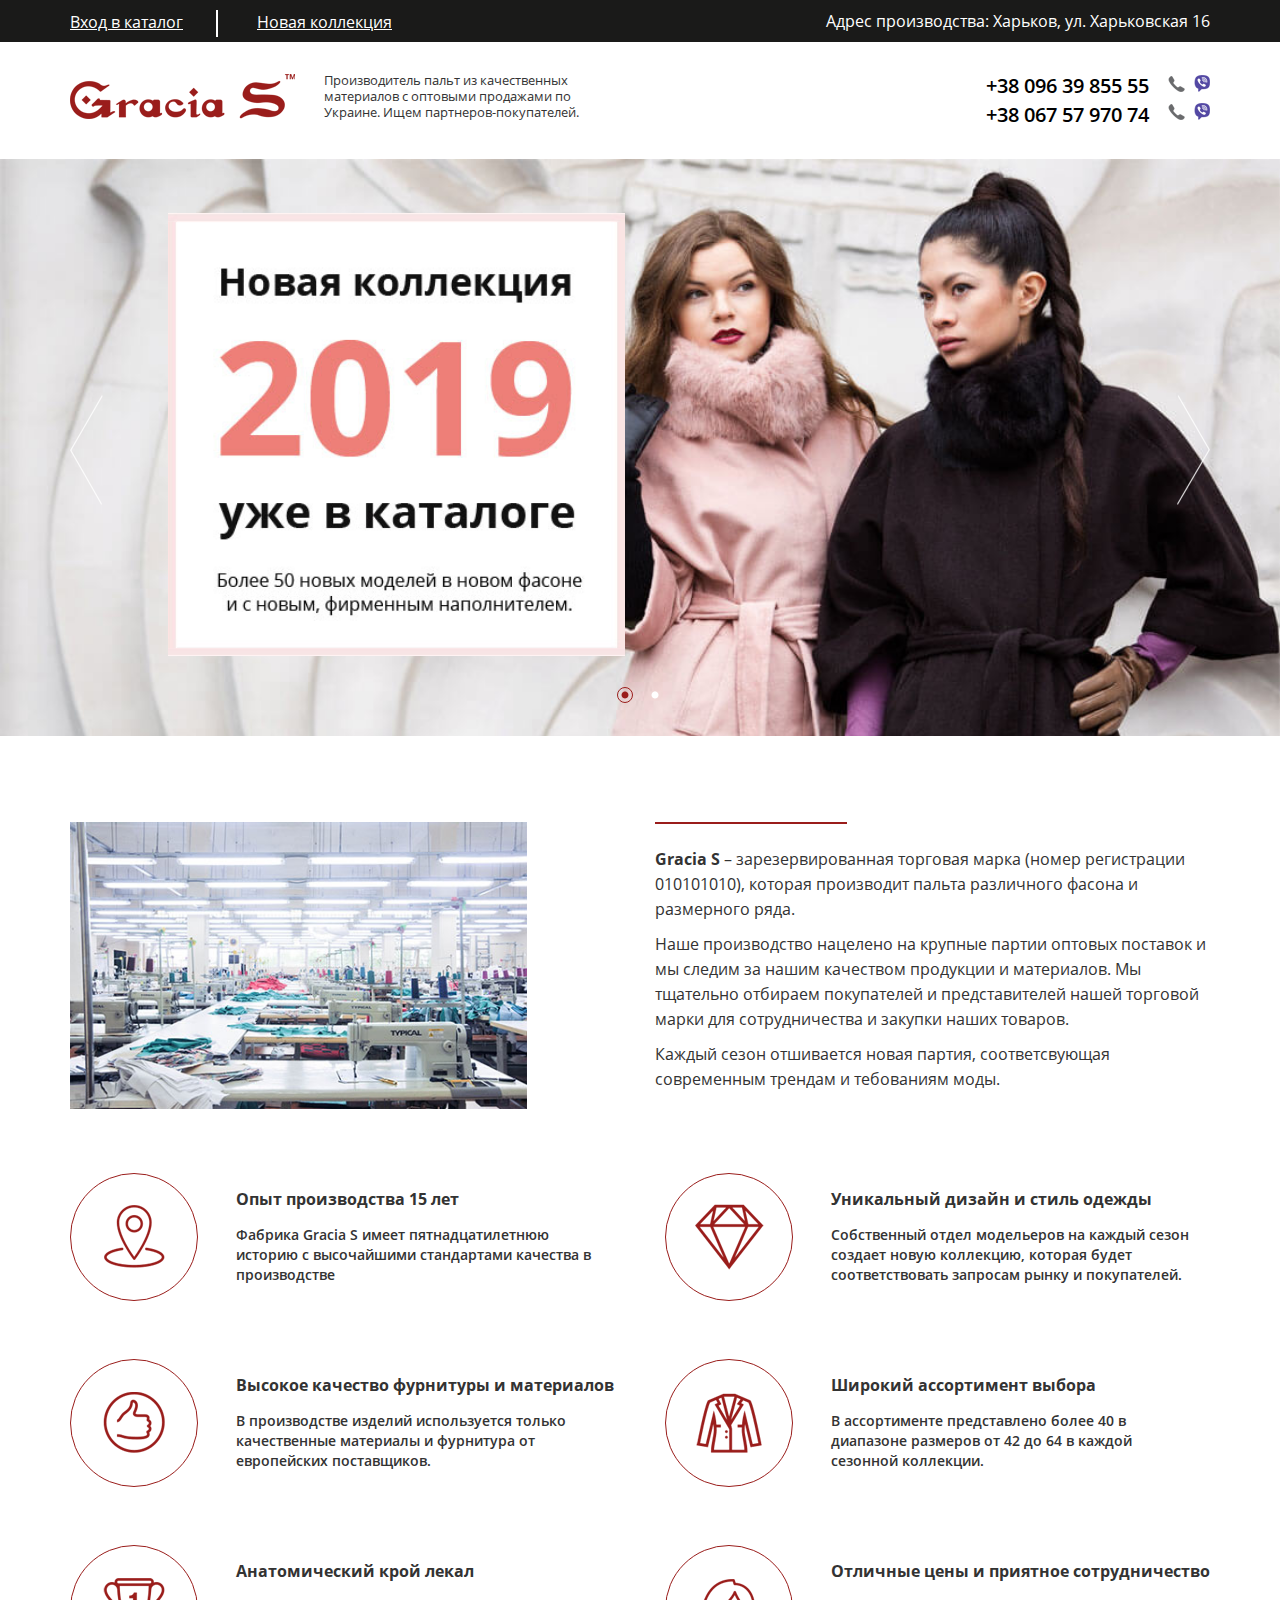
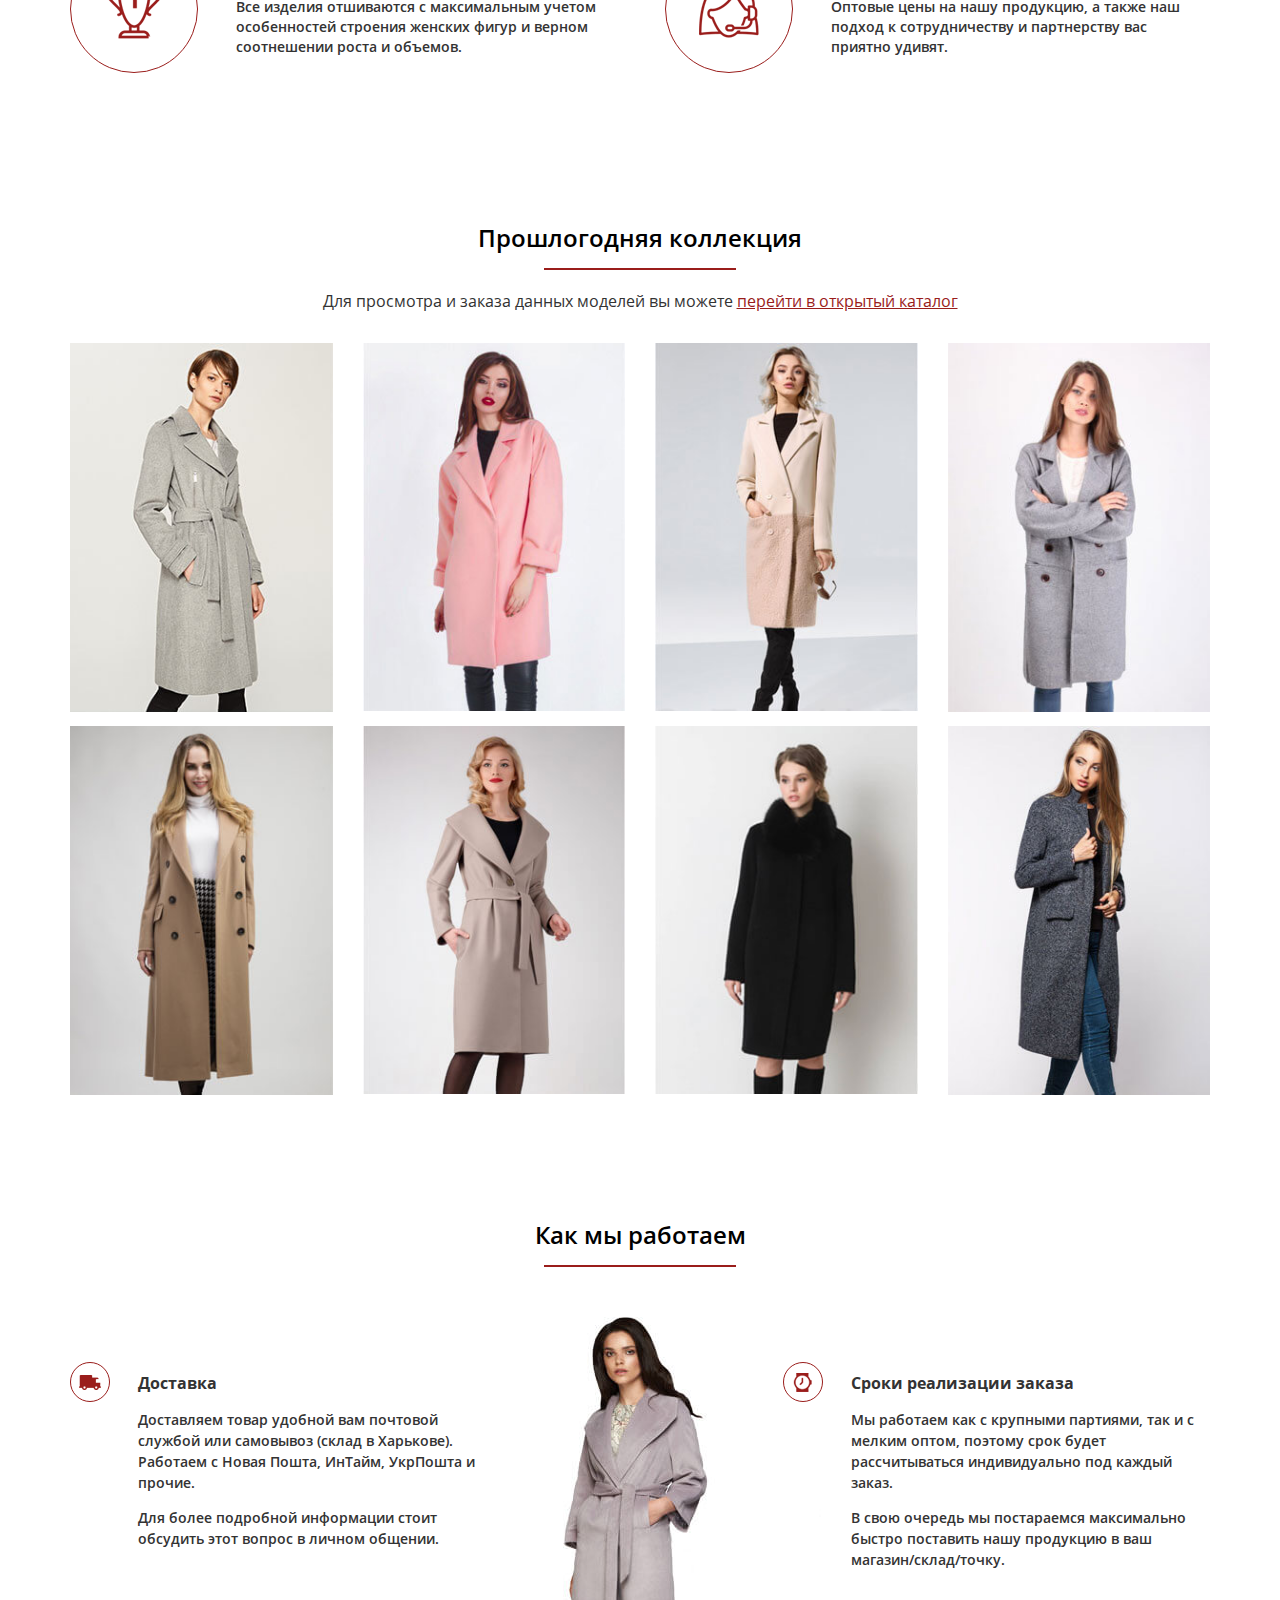
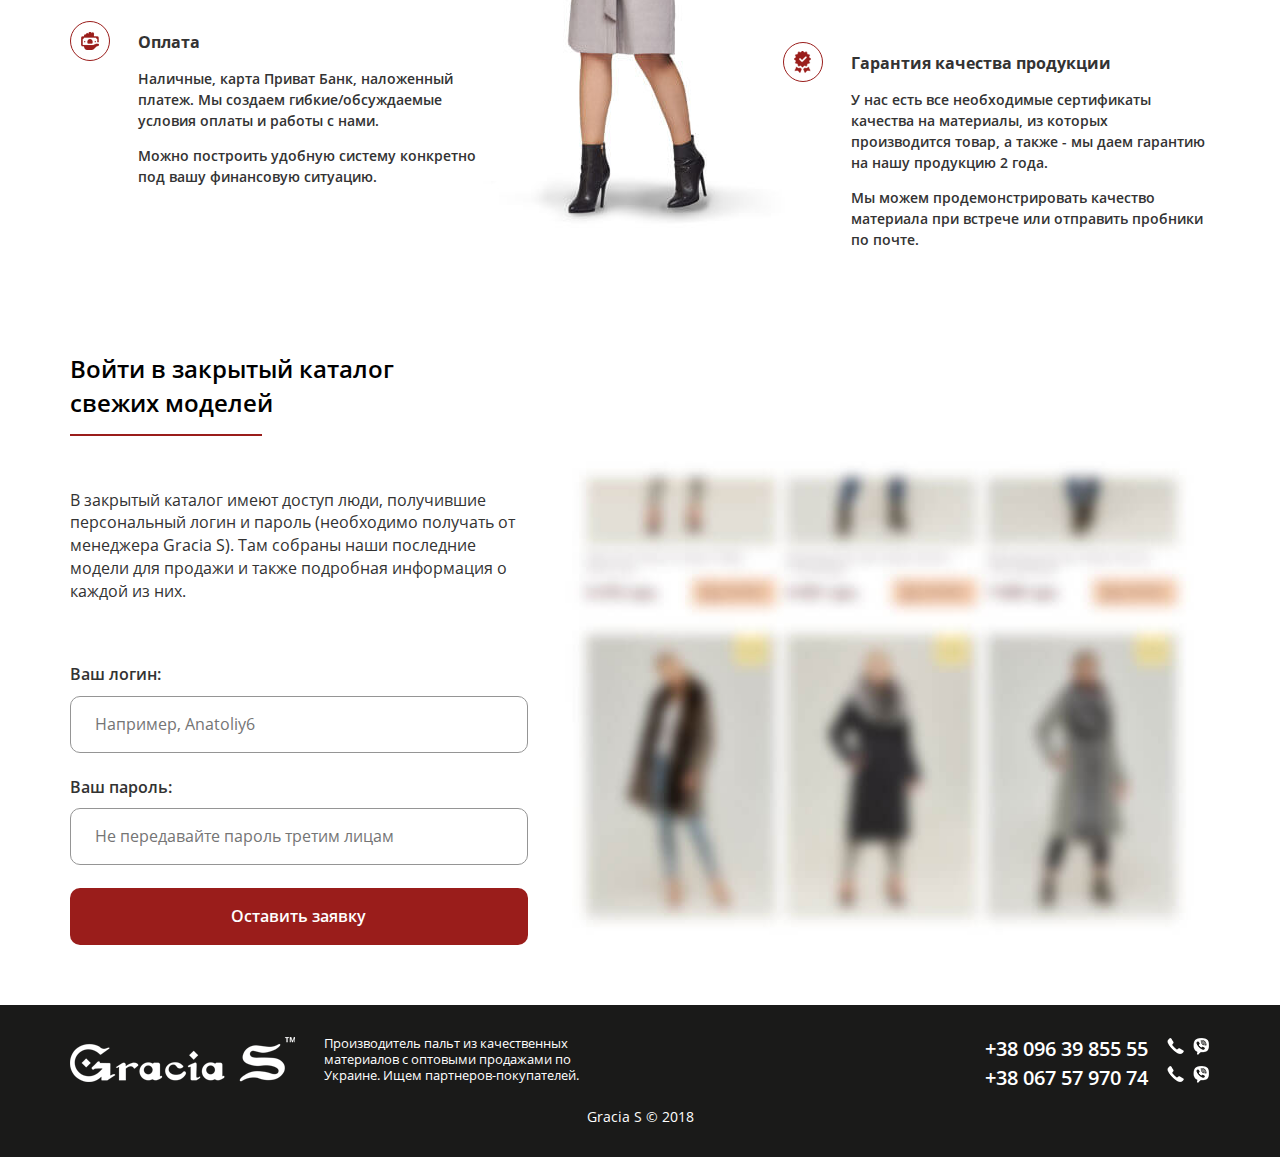
==== index.html @ efd2b515 "Add files via upload" ====
<!DOCTYPE html>
<html lang="ru">
  <head>
    <meta charset="utf-8">
    <title>Главная страница</title>
    <meta name="description" content="">
    <link rel="shortcut icon" href="img/favicon/favicon.ico" type="image/x-icon">
    <link rel="apple-touch-icon" href="img/favicon/apple-touch-icon.png">
    <link rel="apple-touch-icon" sizes="72x72" href="img/favicon/apple-touch-icon-72x72.png">
    <link rel="apple-touch-icon" sizes="114x114" href="img/favicon/apple-touch-icon-114x114.png">
    <meta http-equiv="X-UA-Compatible" content="IE=edge">
    <meta name="viewport" content="width=device-width, initial-scale=1, maximum-scale=1">
    <link rel="stylesheet" href="css/main.css">
  </head>
  <body>
    <header>
      <div class="header-top">
        <div class="container">
          <div class="row">
            <div class="col-md-6 header-left">
              <ul class="header-menu">
                <li><a href="#">Вход в каталог</a></li>
                <li><a href="#">Новая коллекция</a></li>
              </ul>
            </div>
            <div class="col-md-6 hidden-xs hidden-md hidden-sm header-right">
              <p>Адрес производства: Харьков, ул. Харьковская 16</p>
            </div>
          </div>
        </div>
      </div>
      <div class="header-bottom">
        <div class="container">
          <div class="row">
            <div class="col-md-12 header-bottom__content">
              <div class="header-bottom__left"><img src="img/logo.png" alt="alt" class="header-logo">
                <p>Производитель пальт из качественных материалов с оптовыми продажами по Украине. Ищем партнеров-покупателей.</p>
              </div>
              <div class="header-bottom__right">
                <div class="phone-block"> <a href="tel:+380963985555">+38 096 39 855 55</a>
                  <div class="phone-block__icons">
                    <div class="icon icon-phone"></div>
                    <div class="icon icon-viber"></div>
                  </div>
                </div>
                <div class="phone-block"> <a href="tel:+380675797074">+38 067 57 970 74</a>
                  <div class="phone-block__icons">
                    <div class="icon icon-phone"></div>
                    <div class="icon icon-viber"></div>
                  </div>
                </div>
              </div>
            </div>
          </div>
        </div>
      </div>
    </header>
    <div class="main-slider">
      <div style="background-image: url(img/main-slider-1.jpg);" class="main-slider__slide"><a href="#" class="container main-slider__slide-content">
          <div class="row">
            <div class="col-md-5 col-sm-5 col-xs-6 col-md-offset-1 col-sm-offset-1 col-xs-offset-1">
              <div class="slide-bage"><img src="img/banner-text.jpg" alt="alt" class="responsive-img">
              </div>
            </div>
          </div></a></div>
      <div style="background-image: url(img/main-slider-1.jpg);" class="main-slider__slide"><a href="#" class="container main-slider__slide-content">
          <div class="row">
            <div class="col-md-5 col-sm-5 col-xs-6 col-md-offset-1 col-sm-offset-1 col-xs-offset-1">
              <div class="slide-bage"><img src="img/banner-text.jpg" alt="alt" class="responsive-img">
              </div>
            </div>
          </div></a></div>
    </div>
    <section class="about">
      <div class="container about-top">
        <div class="row">
          <div class="col-md-5 hidden-sm hidden-xs about-top__left"><img src="img/producing.jpg" alt="alt"></div>
          <div class="col-md-6 col-md-offset-1">
            <div class="about-top__text">
              <p><span>Gracia S</span> – зарезервированная торговая марка (номер регистрации 010101010), которая производит пальта различного фасона и размерного ряда.</p>
              <p>Наше производство нацелено на крупные партии оптовых поставок и мы следим за нашим качеством продукции и материалов. Мы тщательно отбираем покупателей и представителей нашей торговой марки для сотрудничества и закупки наших товаров.</p>
              <p>Каждый сезон отшивается новая партия, соответсвующая современным трендам и тебованиям моды.</p>
            </div>
          </div>
        </div>
      </div>
      <div class="container about-content">
        <div class="row">
          <div class="col-md-6 col-sm-6">
            <div class="about-content__item">
              <div class="about-content__icon"><img src="img/features-icons/01.png" alt="alt"></div>
              <div class="about-content__text">
                <div class="about-content__title">Опыт производства 15 лет</div>
                <p>Фабрика Gracia S имеет пятнадцатилетнюю историю с высочайшими стандартами качества в производстве</p>
              </div>
            </div>
          </div>
          <div class="col-md-6 col-sm-6">
            <div class="about-content__item">
              <div class="about-content__icon"><img src="img/features-icons/02.png" alt="alt"></div>
              <div class="about-content__text">
                <div class="about-content__title">Уникальный дизайн и стиль одежды</div>
                <p>Собственный отдел модельеров на каждый сезон создает новую коллекцию, которая будет соответствовать запросам рынку и покупателей.</p>
              </div>
            </div>
          </div>
          <div class="col-md-6 col-sm-6">
            <div class="about-content__item">
              <div class="about-content__icon"><img src="img/features-icons/03.png" alt="alt"></div>
              <div class="about-content__text">
                <div class="about-content__title">Высокое качество фурнитуры и материалов</div>
                <p>В производстве изделий используется только качественные материалы и фурнитура от европейских поставщиков.</p>
              </div>
            </div>
          </div>
          <div class="col-md-6 col-sm-6">
            <div class="about-content__item">
              <div class="about-content__icon"><img src="img/features-icons/04.png" alt="alt"></div>
              <div class="about-content__text">
                <div class="about-content__title">Широкий ассортимент выбора</div>
                <p>В ассортименте представлено более 40 в диапазоне размеров от 42 до 64 в каждой сезонной коллекции.</p>
              </div>
            </div>
          </div>
          <div class="col-md-6 col-sm-6">
            <div class="about-content__item">
              <div class="about-content__icon"><img src="img/features-icons/05.png" alt="alt"></div>
              <div class="about-content__text">
                <div class="about-content__title">Анатомический крой лекал</div>
                <p>Все изделия отшиваются с максимальным учетом особенностей строения женских фигур и верном соотнешении роста и объемов.</p>
              </div>
            </div>
          </div>
          <div class="col-md-6 col-sm-6">
            <div class="about-content__item">
              <div class="about-content__icon"><img src="img/features-icons/06.png" alt="alt"></div>
              <div class="about-content__text">
                <div class="about-content__title">Отличные цены и приятное сотрудничество</div>
                <p>Оптовые цены на нашу продукцию, а также наш подход к сотрудничеству и партнерству вас приятно удивят.</p>
              </div>
            </div>
          </div>
        </div>
      </div>
    </section>
    <section class="collection">
      <div class="container">
        <div class="row">
          <div class="col-md-12">
            <h2 class="text-center">Прошлогодняя коллекция</h2>
            <p class="section-desc">Для просмотра и заказа данных моделей вы можете <a href="#" class="gracie-link">перейти в открытый каталог</a></p>
          </div>
        </div>
      </div>
      <div class="container collection-items">
        <div class="row">
          <div class="col-md-3 col-sm-3 col-xs-6 collection-item"><img src="img/catalog/01.jpg" alt="alt" class="responsive-img"></div>
          <div class="col-md-3 col-sm-3 col-xs-6 collection-item"><img src="img/catalog/02.jpg" alt="alt" class="responsive-img"></div>
          <div class="col-md-3 col-sm-3 col-xs-6 collection-item"><img src="img/catalog/03.jpg" alt="alt" class="responsive-img"></div>
          <div class="col-md-3 col-sm-3 col-xs-6 collection-item"><img src="img/catalog/04.jpg" alt="alt" class="responsive-img"></div>
          <div class="col-md-3 col-sm-3 col-xs-6 collection-item"><img src="img/catalog/05.jpg" alt="alt" class="responsive-img"></div>
          <div class="col-md-3 col-sm-3 col-xs-6 collection-item"><img src="img/catalog/06.jpg" alt="alt" class="responsive-img"></div>
          <div class="col-md-3 col-sm-3 col-xs-6 collection-item"><img src="img/catalog/07.jpg" alt="alt" class="responsive-img"></div>
          <div class="col-md-3 col-sm-3 col-xs-6 collection-item"><img src="img/catalog/08.jpg" alt="alt" class="responsive-img"></div>
        </div>
      </div>
    </section>
    <section class="how">
      <div class="container">
        <div class="row">
          <div class="col-md-12">
            <h2 class="text-center">Как мы работаем</h2>
          </div>
        </div>
      </div>
      <div class="container how-content">
        <div class="row">
          <div class="col-md-5 col-sm-6">
            <div class="how-item how-item--pr">
              <div class="how-item__icon">
                <div class="icon icon-car"></div>
              </div>
              <div class="how-item__text">
                <div class="how-item__title">Доставка</div>
                <p>Доставляем товар удобной вам почтовой службой или самовывоз (склад в Харькове). Работаем с Новая Пошта, ИнТайм, УкрПошта и прочие.</p>
                <p>Для более подробной информации стоит обсудить этот вопрос в личном общении.</p>
              </div>
            </div>
            <div class="how-item how-item--pr">
              <div class="how-item__icon">
                <div class="icon icon-money"></div>
              </div>
              <div class="how-item__text">
                <div class="how-item__title">Оплата</div>
                <p>Наличные, карта Приват Банк, наложенный платеж. Мы создаем гибкие/обсуждаемые условия оплаты и работы с нами.</p>
                <p>Можно построить удобную систему конкретно под вашу финансовую ситуацию.</p>
              </div>
            </div>
          </div>
          <div class="col-md-2 hidden-sm hidden-xs how-content__img"><img src="img/palto.jpg" alt="alt"></div>
          <div class="col-md-5 col-sm-6">
            <div class="how-item how-item--pl">
              <div class="how-item__icon">
                <div class="icon icon-time"></div>
              </div>
              <div class="how-item__text">
                <div class="how-item__title">Сроки реализации заказа</div>
                <p>Мы работаем как с крупными партиями, так и с мелким оптом, поэтому срок будет рассчитываться индивидуально под каждый заказ.</p>
                <p>В свою очередь мы постараемся максимально быстро поставить нашу продукцию в ваш магазин/склад/точку.</p>
              </div>
            </div>
            <div class="how-item how-item--pl">
              <div class="how-item__icon">
                <div class="icon icon-ribbon"></div>
              </div>
              <div class="how-item__text">
                <div class="how-item__title">Гарантия качества продукции</div>
                <p>У нас есть все необходимые сертификаты качества на материалы, из которых производится товар, а также - мы даем гарантию на нашу продукцию 2 года.</p>
                <p>Мы можем продемонстрировать качество материала при встрече или отправить пробники по почте.</p>
              </div>
            </div>
          </div>
        </div>
      </div>
    </section>
    <section class="go-buyer hidden-xs">
      <div class="container">
        <div class="row">
          <div class="col-md-12">
            <h2 class="lefted">Войти в закрытый каталог
              <div>свежих моделей</div>
            </h2>
          </div>
        </div>
      </div>
      <div class="container">
        <div class="row">
          <div class="col-md-5 go-buyer__left">
            <p>В закрытый каталог имеют доступ люди, получившие персональный логин и пароль (необходимо получать от менеджера Gracia S). Там собраны наши последние модели для продажи и также подробная информация о каждой из них.</p>
            <form action="#" class="gracie-form">
              <label><span>Ваш логин:</span>
                <input type="text" name="name" placeholder="Например, Anatoliy6">
              </label>
              <label><span>Ваш пароль:</span>
                <input type="text" name="phone" placeholder="Не передавайте пароль третим лицам">
              </label>
              <button type="submit" class="button button-100">Оставить заявку</button>
            </form>
          </div>
          <div class="col-md-7 hidden-sm"><img src="img/blured.jpg" alt="alt" class="responsive-img"></div>
        </div>
      </div>
    </section>
    <footer>
      <div class="container">
        <div class="row">
          <div class="col-md-12 footer-content">
            <div class="header-bottom__left"><img src="img/logo-inverse.png" alt="alt" class="header-logo">
              <p>Производитель пальт из качественных материалов с оптовыми продажами по Украине. Ищем партнеров-покупателей.</p>
            </div>
            <div class="header-bottom__right">
              <div class="phone-block"> <a href="tel:+380963985555">+38 096 39 855 55</a>
                <div class="phone-block__icons">
                  <div class="icon icon-phone-wt"></div>
                  <div class="icon icon-viber-wt"></div>
                </div>
              </div>
              <div class="phone-block"> <a href="tel:+380675797074">+38 067 57 970 74</a>
                <div class="phone-block__icons">
                  <div class="icon icon-phone-wt"></div>
                  <div class="icon icon-viber-wt"></div>
                </div>
              </div>
            </div>
          </div>
        </div>
        <div class="row">
          <div class="col-md-12">
            <div class="copyright">Gracia S © 2018</div>
          </div>
        </div>
      </div>
    </footer>
    <script src="js/libs.min.js"></script>
    <script src="js/common.min.js"></script>
  </body>
</html>
---- css/main.css ----
@charset "UTF-8";@font-face{font-family:OpenSansRegular;font-style:normal;font-weight:400;src:url(../fonts/OpenSansRegular/OpenSansRegular.eot?#iefix) format("embedded-opentype"),url(../fonts/OpenSansRegular/OpenSansRegular.woff) format("woff"),url(../fonts/OpenSansRegular/OpenSansRegular.ttf) format("truetype")}@font-face{font-family:OpenSansSemiBold;font-style:normal;font-weight:400;src:url(../fonts/OpenSansSemiBold/OpenSansSemiBold.eot?#iefix) format("embedded-opentype"),url(../fonts/OpenSansSemiBold/OpenSansSemiBold.woff) format("woff"),url(../fonts/OpenSansSemiBold/OpenSansSemiBold.ttf) format("truetype")}@font-face{font-family:OpenSansBold;font-style:normal;font-weight:400;src:url(../fonts/OpenSansBold/OpenSansBold.eot?#iefix) format("embedded-opentype"),url(../fonts/OpenSansBold/OpenSansBold.woff) format("woff"),url(../fonts/OpenSansBold/OpenSansBold.ttf) format("truetype")}

/*!
 * Bootstrap v3.3.4 (http://getbootstrap.com)
 * Copyright 2011-2015 Twitter, Inc.
 * Licensed under MIT (https://github.com/twbs/bootstrap/blob/master/LICENSE)
 */
/*!
 * Generated using the Bootstrap Customizer (http://getbootstrap.com/customize/?id=5d89c68bb2562520849b)
 * Config saved to config.json and https://gist.github.com/5d89c68bb2562520849b
 */
/*! normalize.css v3.0.2 | MIT License | git.io/normalize */html{font-family:sans-serif;-ms-text-size-adjust:100%;-webkit-text-size-adjust:100%}body{margin:0}article,aside,details,figcaption,figure,footer,header,hgroup,main,menu,nav,section,summary{display:block}audio,canvas,progress,video{display:inline-block;vertical-align:baseline}audio:not([controls]){display:none;height:0}[hidden],template{display:none}a{background-color:transparent}a:active,a:hover{outline:0}abbr[title]{border-bottom:1px dotted}b,strong{font-weight:700}dfn{font-style:italic}h1{font-size:2em;margin:.67em 0}mark{background:#ff0;color:#000}small{font-size:80%}sub,sup{font-size:75%;line-height:0;position:relative;vertical-align:baseline}sup{top:-.5em}sub{bottom:-.25em}img{border:0}svg:not(:root){overflow:hidden}figure{margin:1em 40px}hr{box-sizing:content-box;height:0}pre{overflow:auto}code,kbd,pre,samp{font-family:monospace,monospace;font-size:1em}button,input,optgroup,select,textarea{color:inherit;font:inherit;margin:0}button{overflow:visible}button,select{text-transform:none}button,html input[type=button],input[type=reset],input[type=submit]{-webkit-appearance:button;cursor:pointer}button[disabled],html input[disabled]{cursor:default}button::-moz-focus-inner,input::-moz-focus-inner{border:0;padding:0}input{line-height:normal}input[type=checkbox],input[type=radio]{box-sizing:border-box;padding:0}input[type=number]::-webkit-inner-spin-button,input[type=number]::-webkit-outer-spin-button{height:auto}input[type=search]{-webkit-appearance:textfield;box-sizing:content-box}input[type=search]::-webkit-search-cancel-button,input[type=search]::-webkit-search-decoration{-webkit-appearance:none}fieldset{border:1px solid silver;margin:0 2px;padding:.35em .625em .75em}legend{border:0;padding:0}textarea{overflow:auto}optgroup{font-weight:700}table{border-collapse:collapse;border-spacing:0}td,th{padding:0}*,:after,:before{box-sizing:border-box}html{font-size:10px;-webkit-tap-highlight-color:transparent}body{font-family:Helvetica Neue,Helvetica,Arial,sans-serif;font-size:14px;line-height:1.42857143;color:#333;background-color:#fff}button,input,select,textarea{font-family:inherit;font-size:inherit;line-height:inherit}a{color:#337ab7;text-decoration:none}a:focus,a:hover{color:#23527c;text-decoration:underline}a:focus{outline:thin dotted;outline:5px auto -webkit-focus-ring-color;outline-offset:-2px}figure{margin:0}img{vertical-align:middle}.img-responsive{display:block;max-width:100%;height:auto}.img-rounded{border-radius:6px}.img-thumbnail{padding:4px;line-height:1.42857143;background-color:#fff;border:1px solid #ddd;border-radius:4px;transition:all .2s ease-in-out;display:inline-block;max-width:100%;height:auto}.img-circle{border-radius:50%}hr{margin-top:20px;margin-bottom:20px;border:0;border-top:1px solid #eee}.sr-only{position:absolute;width:1px;height:1px;margin:-1px;padding:0;overflow:hidden;clip:rect(0,0,0,0);border:0}.sr-only-focusable:active,.sr-only-focusable:focus{position:static;width:auto;height:auto;margin:0;overflow:visible;clip:auto}[role=button]{cursor:pointer}.container{margin-right:auto;margin-left:auto;padding-left:15px;padding-right:15px}@media (min-width:768px){.container{width:750px}}@media (min-width:992px){.container{width:970px}}@media (min-width:1200px){.container{width:1170px}}.container-fluid{margin-right:auto;margin-left:auto;padding-left:15px;padding-right:15px}.row{margin-left:-15px;margin-right:-15px}.col-lg-1,.col-lg-2,.col-lg-3,.col-lg-4,.col-lg-5,.col-lg-6,.col-lg-7,.col-lg-8,.col-lg-9,.col-lg-10,.col-lg-11,.col-lg-12,.col-md-1,.col-md-2,.col-md-3,.col-md-4,.col-md-5,.col-md-6,.col-md-7,.col-md-8,.col-md-9,.col-md-10,.col-md-11,.col-md-12,.col-sm-1,.col-sm-2,.col-sm-3,.col-sm-4,.col-sm-5,.col-sm-6,.col-sm-7,.col-sm-8,.col-sm-9,.col-sm-10,.col-sm-11,.col-sm-12,.col-xs-1,.col-xs-2,.col-xs-3,.col-xs-4,.col-xs-5,.col-xs-6,.col-xs-7,.col-xs-8,.col-xs-9,.col-xs-10,.col-xs-11,.col-xs-12{position:relative;min-height:1px;padding-left:15px;padding-right:15px}.col-xs-1,.col-xs-2,.col-xs-3,.col-xs-4,.col-xs-5,.col-xs-6,.col-xs-7,.col-xs-8,.col-xs-9,.col-xs-10,.col-xs-11,.col-xs-12{float:left}.col-xs-12{width:100%}.col-xs-11{width:91.66666667%}.col-xs-10{width:83.33333333%}.col-xs-9{width:75%}.col-xs-8{width:66.66666667%}.col-xs-7{width:58.33333333%}.col-xs-6{width:50%}.col-xs-5{width:41.66666667%}.col-xs-4{width:33.33333333%}.col-xs-3{width:25%}.col-xs-2{width:16.66666667%}.col-xs-1{width:8.33333333%}.col-xs-pull-12{right:100%}.col-xs-pull-11{right:91.66666667%}.col-xs-pull-10{right:83.33333333%}.col-xs-pull-9{right:75%}.col-xs-pull-8{right:66.66666667%}.col-xs-pull-7{right:58.33333333%}.col-xs-pull-6{right:50%}.col-xs-pull-5{right:41.66666667%}.col-xs-pull-4{right:33.33333333%}.col-xs-pull-3{right:25%}.col-xs-pull-2{right:16.66666667%}.col-xs-pull-1{right:8.33333333%}.col-xs-pull-0{right:auto}.col-xs-push-12{left:100%}.col-xs-push-11{left:91.66666667%}.col-xs-push-10{left:83.33333333%}.col-xs-push-9{left:75%}.col-xs-push-8{left:66.66666667%}.col-xs-push-7{left:58.33333333%}.col-xs-push-6{left:50%}.col-xs-push-5{left:41.66666667%}.col-xs-push-4{left:33.33333333%}.col-xs-push-3{left:25%}.col-xs-push-2{left:16.66666667%}.col-xs-push-1{left:8.33333333%}.col-xs-push-0{left:auto}.col-xs-offset-12{margin-left:100%}.col-xs-offset-11{margin-left:91.66666667%}.col-xs-offset-10{margin-left:83.33333333%}.col-xs-offset-9{margin-left:75%}.col-xs-offset-8{margin-left:66.66666667%}.col-xs-offset-7{margin-left:58.33333333%}.col-xs-offset-6{margin-left:50%}.col-xs-offset-5{margin-left:41.66666667%}.col-xs-offset-4{margin-left:33.33333333%}.col-xs-offset-3{margin-left:25%}.col-xs-offset-2{margin-left:16.66666667%}.col-xs-offset-1{margin-left:8.33333333%}.col-xs-offset-0{margin-left:0}@media (min-width:768px){.col-sm-1,.col-sm-2,.col-sm-3,.col-sm-4,.col-sm-5,.col-sm-6,.col-sm-7,.col-sm-8,.col-sm-9,.col-sm-10,.col-sm-11,.col-sm-12{float:left}.col-sm-12{width:100%}.col-sm-11{width:91.66666667%}.col-sm-10{width:83.33333333%}.col-sm-9{width:75%}.col-sm-8{width:66.66666667%}.col-sm-7{width:58.33333333%}.col-sm-6{width:50%}.col-sm-5{width:41.66666667%}.col-sm-4{width:33.33333333%}.col-sm-3{width:25%}.col-sm-2{width:16.66666667%}.col-sm-1{width:8.33333333%}.col-sm-pull-12{right:100%}.col-sm-pull-11{right:91.66666667%}.col-sm-pull-10{right:83.33333333%}.col-sm-pull-9{right:75%}.col-sm-pull-8{right:66.66666667%}.col-sm-pull-7{right:58.33333333%}.col-sm-pull-6{right:50%}.col-sm-pull-5{right:41.66666667%}.col-sm-pull-4{right:33.33333333%}.col-sm-pull-3{right:25%}.col-sm-pull-2{right:16.66666667%}.col-sm-pull-1{right:8.33333333%}.col-sm-pull-0{right:auto}.col-sm-push-12{left:100%}.col-sm-push-11{left:91.66666667%}.col-sm-push-10{left:83.33333333%}.col-sm-push-9{left:75%}.col-sm-push-8{left:66.66666667%}.col-sm-push-7{left:58.33333333%}.col-sm-push-6{left:50%}.col-sm-push-5{left:41.66666667%}.col-sm-push-4{left:33.33333333%}.col-sm-push-3{left:25%}.col-sm-push-2{left:16.66666667%}.col-sm-push-1{left:8.33333333%}.col-sm-push-0{left:auto}.col-sm-offset-12{margin-left:100%}.col-sm-offset-11{margin-left:91.66666667%}.col-sm-offset-10{margin-left:83.33333333%}.col-sm-offset-9{margin-left:75%}.col-sm-offset-8{margin-left:66.66666667%}.col-sm-offset-7{margin-left:58.33333333%}.col-sm-offset-6{margin-left:50%}.col-sm-offset-5{margin-left:41.66666667%}.col-sm-offset-4{margin-left:33.33333333%}.col-sm-offset-3{margin-left:25%}.col-sm-offset-2{margin-left:16.66666667%}.col-sm-offset-1{margin-left:8.33333333%}.col-sm-offset-0{margin-left:0}}@media (min-width:992px){.col-md-1,.col-md-2,.col-md-3,.col-md-4,.col-md-5,.col-md-6,.col-md-7,.col-md-8,.col-md-9,.col-md-10,.col-md-11,.col-md-12{float:left}.col-md-12{width:100%}.col-md-11{width:91.66666667%}.col-md-10{width:83.33333333%}.col-md-9{width:75%}.col-md-8{width:66.66666667%}.col-md-7{width:58.33333333%}.col-md-6{width:50%}.col-md-5{width:41.66666667%}.col-md-4{width:33.33333333%}.col-md-3{width:25%}.col-md-2{width:16.66666667%}.col-md-1{width:8.33333333%}.col-md-pull-12{right:100%}.col-md-pull-11{right:91.66666667%}.col-md-pull-10{right:83.33333333%}.col-md-pull-9{right:75%}.col-md-pull-8{right:66.66666667%}.col-md-pull-7{right:58.33333333%}.col-md-pull-6{right:50%}.col-md-pull-5{right:41.66666667%}.col-md-pull-4{right:33.33333333%}.col-md-pull-3{right:25%}.col-md-pull-2{right:16.66666667%}.col-md-pull-1{right:8.33333333%}.col-md-pull-0{right:auto}.col-md-push-12{left:100%}.col-md-push-11{left:91.66666667%}.col-md-push-10{left:83.33333333%}.col-md-push-9{left:75%}.col-md-push-8{left:66.66666667%}.col-md-push-7{left:58.33333333%}.col-md-push-6{left:50%}.col-md-push-5{left:41.66666667%}.col-md-push-4{left:33.33333333%}.col-md-push-3{left:25%}.col-md-push-2{left:16.66666667%}.col-md-push-1{left:8.33333333%}.col-md-push-0{left:auto}.col-md-offset-12{margin-left:100%}.col-md-offset-11{margin-left:91.66666667%}.col-md-offset-10{margin-left:83.33333333%}.col-md-offset-9{margin-left:75%}.col-md-offset-8{margin-left:66.66666667%}.col-md-offset-7{margin-left:58.33333333%}.col-md-offset-6{margin-left:50%}.col-md-offset-5{margin-left:41.66666667%}.col-md-offset-4{margin-left:33.33333333%}.col-md-offset-3{margin-left:25%}.col-md-offset-2{margin-left:16.66666667%}.col-md-offset-1{margin-left:8.33333333%}.col-md-offset-0{margin-left:0}}@media (min-width:1200px){.col-lg-1,.col-lg-2,.col-lg-3,.col-lg-4,.col-lg-5,.col-lg-6,.col-lg-7,.col-lg-8,.col-lg-9,.col-lg-10,.col-lg-11,.col-lg-12{float:left}.col-lg-12{width:100%}.col-lg-11{width:91.66666667%}.col-lg-10{width:83.33333333%}.col-lg-9{width:75%}.col-lg-8{width:66.66666667%}.col-lg-7{width:58.33333333%}.col-lg-6{width:50%}.col-lg-5{width:41.66666667%}.col-lg-4{width:33.33333333%}.col-lg-3{width:25%}.col-lg-2{width:16.66666667%}.col-lg-1{width:8.33333333%}.col-lg-pull-12{right:100%}.col-lg-pull-11{right:91.66666667%}.col-lg-pull-10{right:83.33333333%}.col-lg-pull-9{right:75%}.col-lg-pull-8{right:66.66666667%}.col-lg-pull-7{right:58.33333333%}.col-lg-pull-6{right:50%}.col-lg-pull-5{right:41.66666667%}.col-lg-pull-4{right:33.33333333%}.col-lg-pull-3{right:25%}.col-lg-pull-2{right:16.66666667%}.col-lg-pull-1{right:8.33333333%}.col-lg-pull-0{right:auto}.col-lg-push-12{left:100%}.col-lg-push-11{left:91.66666667%}.col-lg-push-10{left:83.33333333%}.col-lg-push-9{left:75%}.col-lg-push-8{left:66.66666667%}.col-lg-push-7{left:58.33333333%}.col-lg-push-6{left:50%}.col-lg-push-5{left:41.66666667%}.col-lg-push-4{left:33.33333333%}.col-lg-push-3{left:25%}.col-lg-push-2{left:16.66666667%}.col-lg-push-1{left:8.33333333%}.col-lg-push-0{left:auto}.col-lg-offset-12{margin-left:100%}.col-lg-offset-11{margin-left:91.66666667%}.col-lg-offset-10{margin-left:83.33333333%}.col-lg-offset-9{margin-left:75%}.col-lg-offset-8{margin-left:66.66666667%}.col-lg-offset-7{margin-left:58.33333333%}.col-lg-offset-6{margin-left:50%}.col-lg-offset-5{margin-left:41.66666667%}.col-lg-offset-4{margin-left:33.33333333%}.col-lg-offset-3{margin-left:25%}.col-lg-offset-2{margin-left:16.66666667%}.col-lg-offset-1{margin-left:8.33333333%}.col-lg-offset-0{margin-left:0}}.clearfix:after,.clearfix:before,.container-fluid:after,.container-fluid:before,.container:after,.container:before,.row:after,.row:before{content:" ";display:table}.clearfix:after,.container-fluid:after,.container:after,.row:after{clear:both}.center-block{display:block;margin-left:auto;margin-right:auto}.pull-right{float:right!important}.pull-left{float:left!important}.hide{display:none!important}.show{display:block!important}.invisible{visibility:hidden}.text-hide{font:0/0 a;color:transparent;text-shadow:none;background-color:transparent;border:0}.hidden{display:none!important}.affix{position:fixed}@-ms-viewport{width:device-width}.visible-lg,.visible-lg-block,.visible-lg-inline,.visible-lg-inline-block,.visible-md,.visible-md-block,.visible-md-inline,.visible-md-inline-block,.visible-sm,.visible-sm-block,.visible-sm-inline,.visible-sm-inline-block,.visible-xs,.visible-xs-block,.visible-xs-inline,.visible-xs-inline-block{display:none!important}@media (max-width:767px){.visible-xs{display:block!important}table.visible-xs{display:table}tr.visible-xs{display:table-row!important}td.visible-xs,th.visible-xs{display:table-cell!important}}@media (max-width:767px){.visible-xs-block{display:block!important}}@media (max-width:767px){.visible-xs-inline{display:inline!important}}@media (max-width:767px){.visible-xs-inline-block{display:inline-block!important}}@media (min-width:768px) and (max-width:991px){.visible-sm{display:block!important}table.visible-sm{display:table}tr.visible-sm{display:table-row!important}td.visible-sm,th.visible-sm{display:table-cell!important}}@media (min-width:768px) and (max-width:991px){.visible-sm-block{display:block!important}}@media (min-width:768px) and (max-width:991px){.visible-sm-inline{display:inline!important}}@media (min-width:768px) and (max-width:991px){.visible-sm-inline-block{display:inline-block!important}}@media (min-width:992px) and (max-width:1199px){.visible-md{display:block!important}table.visible-md{display:table}tr.visible-md{display:table-row!important}td.visible-md,th.visible-md{display:table-cell!important}}@media (min-width:992px) and (max-width:1199px){.visible-md-block{display:block!important}}@media (min-width:992px) and (max-width:1199px){.visible-md-inline{display:inline!important}}@media (min-width:992px) and (max-width:1199px){.visible-md-inline-block{display:inline-block!important}}@media (min-width:1200px){.visible-lg{display:block!important}table.visible-lg{display:table}tr.visible-lg{display:table-row!important}td.visible-lg,th.visible-lg{display:table-cell!important}}@media (min-width:1200px){.visible-lg-block{display:block!important}}@media (min-width:1200px){.visible-lg-inline{display:inline!important}}@media (min-width:1200px){.visible-lg-inline-block{display:inline-block!important}}@media (max-width:767px){.hidden-xs{display:none!important}}@media (min-width:768px) and (max-width:991px){.hidden-sm{display:none!important}}@media (min-width:992px) and (max-width:1199px){.hidden-md{display:none!important}}@media (min-width:1200px){.hidden-lg{display:none!important}}.visible-print{display:none!important}@media print{.visible-print{display:block!important}table.visible-print{display:table}tr.visible-print{display:table-row!important}td.visible-print,th.visible-print{display:table-cell!important}}.visible-print-block{display:none!important}@media print{.visible-print-block{display:block!important}}.visible-print-inline{display:none!important}@media print{.visible-print-inline{display:inline!important}}.visible-print-inline-block{display:none!important}@media print{.visible-print-inline-block{display:inline-block!important}}@media print{.hidden-print{display:none!important}}.slick-slider{box-sizing:border-box;-webkit-user-select:none;-moz-user-select:none;-ms-user-select:none;user-select:none;-webkit-touch-callout:none;-khtml-user-select:none;-ms-touch-action:pan-y;touch-action:pan-y;-webkit-tap-highlight-color:transparent}.slick-list,.slick-slider{position:relative;display:block}.slick-list{overflow:hidden;margin:0;padding:0}.slick-list:focus{outline:none}.slick-list.dragging{cursor:pointer;cursor:hand}.slick-slider .slick-list,.slick-slider .slick-track{-webkit-transform:translateZ(0);transform:translateZ(0)}.slick-track{position:relative;top:0;left:0;display:block;margin-left:auto;margin-right:auto}.slick-track:after,.slick-track:before{display:table;content:""}.slick-track:after{clear:both}.slick-loading .slick-track{visibility:hidden}.slick-slide{display:none;float:left;height:100%;min-height:1px}[dir=rtl] .slick-slide{float:right}.slick-slide img{display:block}.slick-slide.slick-loading img{display:none}.slick-slide.dragging img{pointer-events:none}.slick-initialized .slick-slide{display:block}.slick-loading .slick-slide{visibility:hidden}.slick-vertical .slick-slide{display:block;height:auto;border:1px solid transparent}.slick-arrow.slick-hidden{display:none}.slick-loading .slick-list{background:#fff url(../img/ajax-loader.gif) 50% no-repeat}@font-face{font-family:slick;font-weight:400;font-style:normal;src:url(../fonts/slickFonts./slick/slickFonts.eot);src:url(../fonts/slickFonts./slick/slickFonts.eot?#iefix) format("embedded-opentype"),url(../fonts/slickFonts/slick.woff) format("woff"),url(../fonts/slickFonts/slick.ttf) format("truetype"),url(../fonts/slickFonts/slick.svg#slick) format("svg")}.slick-next,.slick-prev{font-size:0;line-height:0;position:absolute;top:50%;display:block;width:20px;height:20px;padding:0;-webkit-transform:translateY(-50%);transform:translateY(-50%);cursor:pointer;border:none}.slick-next,.slick-next:focus,.slick-next:hover,.slick-prev,.slick-prev:focus,.slick-prev:hover{color:transparent;outline:none;background:transparent}.slick-next:focus:before,.slick-next:hover:before,.slick-prev:focus:before,.slick-prev:hover:before{opacity:1}.slick-next.slick-disabled:before,.slick-prev.slick-disabled:before{opacity:.25}.slick-next:before,.slick-prev:before{font-family:slick;font-size:20px;line-height:1;opacity:.75;color:#fff;-webkit-font-smoothing:antialiased;-moz-osx-font-smoothing:grayscale}.slick-prev{left:-25px}[dir=rtl] .slick-prev{right:-25px;left:auto}.slick-prev:before{content:"←"}[dir=rtl] .slick-prev:before{content:"→"}.slick-next{right:-25px}[dir=rtl] .slick-next{right:auto;left:-25px}.slick-next:before{content:"→"}[dir=rtl] .slick-next:before{content:"←"}.slick-dotted.slick-slider{margin-bottom:30px}.slick-dots{position:absolute;bottom:-25px;display:block;width:100%;padding:0;margin:0;list-style:none;text-align:center}.slick-dots li{position:relative;display:inline-block;margin:0 5px;padding:0}.slick-dots li,.slick-dots li button{width:20px;height:20px;cursor:pointer}.slick-dots li button{font-size:0;line-height:0;display:block;padding:5px;color:transparent;border:0;outline:none;background:transparent}.slick-dots li button:focus,.slick-dots li button:hover{outline:none}.slick-dots li button:focus:before,.slick-dots li button:hover:before{opacity:1}.slick-dots li button:before{font-family:slick;font-size:6px;line-height:20px;position:absolute;top:0;left:0;width:20px;height:20px;content:"•";text-align:center;opacity:.25;color:#000;-webkit-font-smoothing:antialiased;-moz-osx-font-smoothing:grayscale}.slick-dots li.slick-active button:before{opacity:.75;color:#000}.tooltipster-fall,.tooltipster-grow.tooltipster-show{-webkit-transition-timing-function:cubic-bezier(.175,.885,.32,1);-moz-transition-timing-function:cubic-bezier(.175,.885,.32,1.15);-ms-transition-timing-function:cubic-bezier(.175,.885,.32,1.15);-o-transition-timing-function:cubic-bezier(.175,.885,.32,1.15)}.tooltipster-base{display:-webkit-box;display:-ms-flexbox;display:flex;pointer-events:none;position:absolute}.tooltipster-box{-webkit-box-flex:1;-ms-flex:1 1 auto;flex:1 1 auto}.tooltipster-content{box-sizing:border-box;max-height:100%;max-width:100%;overflow:auto}.tooltipster-ruler{bottom:0;left:0;overflow:hidden;position:fixed;right:0;top:0;visibility:hidden}.tooltipster-fade{opacity:0;transition-property:opacity}.tooltipster-fade.tooltipster-show{opacity:1}.tooltipster-grow{-webkit-transform:scale(0);transform:scale(0);transition-property:-webkit-transform;transition-property:transform;transition-property:transform,-webkit-transform;-webkit-backface-visibility:hidden}.tooltipster-grow.tooltipster-show{-webkit-transform:scale(1);transform:scale(1);transition-timing-function:cubic-bezier(.175,.885,.32,1.15)}.tooltipster-swing{opacity:0;-webkit-transform:rotate(4deg);transform:rotate(4deg);transition-property:-webkit-transform;transition-property:transform;transition-property:transform,-webkit-transform}.tooltipster-swing.tooltipster-show{opacity:1;-webkit-transform:rotate(0);transform:rotate(0);transition-timing-function:cubic-bezier(.23,.635,.495,2.4)}.tooltipster-fall{transition-property:top;transition-timing-function:cubic-bezier(.175,.885,.32,1.15)}.tooltipster-fall.tooltipster-initial{top:0!important}.tooltipster-fall.tooltipster-dying{transition-property:all;top:0!important;opacity:0}.tooltipster-slide{transition-property:left;transition-timing-function:cubic-bezier(.175,.885,.32,1.15)}.tooltipster-slide.tooltipster-initial{left:-40px!important}.tooltipster-slide.tooltipster-dying{transition-property:all;left:0!important;opacity:0}@-webkit-keyframes a{0%{opacity:0}to{opacity:1}}@keyframes a{0%{opacity:0}to{opacity:1}}.tooltipster-update-fade{-webkit-animation:a .4s;animation:a .4s}@-webkit-keyframes b{25%{-webkit-transform:rotate(-2deg);transform:rotate(-2deg)}75%{-webkit-transform:rotate(2deg);transform:rotate(2deg)}to{-webkit-transform:rotate(0);transform:rotate(0)}}@keyframes b{25%{-webkit-transform:rotate(-2deg);transform:rotate(-2deg)}75%{-webkit-transform:rotate(2deg);transform:rotate(2deg)}to{-webkit-transform:rotate(0);transform:rotate(0)}}.tooltipster-update-rotate{-webkit-animation:b .6s;animation:b .6s}@-webkit-keyframes c{50%{-webkit-transform:scale(1.1);transform:scale(1.1)}to{-webkit-transform:scale(1);transform:scale(1)}}@keyframes c{50%{-webkit-transform:scale(1.1);transform:scale(1.1)}to{-webkit-transform:scale(1);transform:scale(1)}}.tooltipster-update-scale{-webkit-animation:c .6s;animation:c .6s}.tooltipster-sidetip .tooltipster-box{background:#565656;border:2px solid #000;border-radius:4px}.tooltipster-sidetip.tooltipster-bottom .tooltipster-box{margin-top:8px}.tooltipster-sidetip.tooltipster-left .tooltipster-box{margin-right:8px}.tooltipster-sidetip.tooltipster-right .tooltipster-box{margin-left:8px}.tooltipster-sidetip.tooltipster-top .tooltipster-box{margin-bottom:8px}.tooltipster-sidetip .tooltipster-content{color:#fff;line-height:18px;padding:6px 14px}.tooltipster-sidetip .tooltipster-arrow{overflow:hidden;position:absolute}.tooltipster-sidetip.tooltipster-bottom .tooltipster-arrow{height:10px;margin-left:-10px;top:0;width:20px}.tooltipster-sidetip.tooltipster-left .tooltipster-arrow{height:20px;margin-top:-10px;right:0;top:0;width:10px}.tooltipster-sidetip.tooltipster-right .tooltipster-arrow{height:20px;margin-top:-10px;left:0;top:0;width:10px}.tooltipster-sidetip.tooltipster-top .tooltipster-arrow{bottom:0;height:10px;margin-left:-10px;width:20px}.tooltipster-sidetip .tooltipster-arrow-background,.tooltipster-sidetip .tooltipster-arrow-border{height:0;position:absolute;width:0}.tooltipster-sidetip .tooltipster-arrow-background{border:10px solid transparent}.tooltipster-sidetip.tooltipster-bottom .tooltipster-arrow-background{border-bottom-color:#565656;left:0;top:3px}.tooltipster-sidetip.tooltipster-left .tooltipster-arrow-background{border-left-color:#565656;left:-3px;top:0}.tooltipster-sidetip.tooltipster-right .tooltipster-arrow-background{border-right-color:#565656;left:3px;top:0}.tooltipster-sidetip.tooltipster-top .tooltipster-arrow-background{border-top-color:#565656;left:0;top:-3px}.tooltipster-sidetip .tooltipster-arrow-border{border:10px solid transparent;left:0;top:0}.tooltipster-sidetip.tooltipster-bottom .tooltipster-arrow-border{border-bottom-color:#000}.tooltipster-sidetip.tooltipster-left .tooltipster-arrow-border{border-left-color:#000}.tooltipster-sidetip.tooltipster-right .tooltipster-arrow-border{border-right-color:#000}.tooltipster-sidetip.tooltipster-top .tooltipster-arrow-border{border-top-color:#000}.tooltipster-sidetip .tooltipster-arrow-uncropped{position:relative}.tooltipster-sidetip.tooltipster-bottom .tooltipster-arrow-uncropped{top:-10px}.tooltipster-sidetip.tooltipster-right .tooltipster-arrow-uncropped{left:-10px}body,html{font-size:16px}body{font-family:OpenSansRegular,sans-serif;font-weight:400;min-width:320px;position:relative;-webkit-font-smoothing:antialiased;overflow-x:hidden}input{outline:none}input:focus::-webkit-input-placeholder{color:transparent}input:focus:-moz-placeholder,input:focus::-moz-placeholder{color:transparent}input:focus:-ms-input-placeholder{color:transparent}h2{position:relative;margin-top:0;margin-bottom:35px;font-family:OpenSansSemiBold,sans-serif;font-size:24px;color:#000}h2:after{content:"";top:0;left:0;right:0;bottom:0;margin:auto;position:absolute;top:auto;bottom:-15px}h2.lefted:after{right:auto;left:0}.section-desc{margin-top:0;margin-bottom:30px;text-align:center}.section-desc span{display:block}.about-top__text:before,.grace-line,h2:after{width:192px;height:2px;background-color:#9a1d1b}.breadcrumbs{margin-bottom:25px}.breadcrumbs li{position:relative;list-style-type:none}.breadcrumbs li,.breadcrumbs li:after{display:inline-block;vertical-align:middle}.breadcrumbs li:after{content:">";margin:0 22px}.breadcrumbs li a{font-size:14px;color:#6e6b69;text-decoration:none}.breadcrumbs li:last-child:after{display:none}.gracie-link{color:#9a1d1b;text-decoration:underline}.gracie-link:active,.gracie-link:hover{color:#9a1d1b;text-decoration:none}.gracie-form label{display:block;margin-bottom:23px}.gracie-form label span{display:block;font-size:16px;margin-bottom:10px;font-family:OpenSansSemiBold,sans-serif}.gracie-form label input{display:block;padding:16px 24px;font-size:16px;width:100%;background-color:#fff;border-radius:10px;border:1px solid #959595}.button{display:inline-block;border:none;color:#fff;text-decoration:none;background-color:#9a1d1b;padding:17px 10px;font-size:16px;border-radius:10px;text-align:center;outline:none;transition:background-color .3s ease;font-family:OpenSansSemiBold,sans-serif}.button:active,.button:hover{color:#fff;text-decoration:none;background-color:#6a1615}.button-100{width:100%}li,ul{margin:0;padding:0}.clearfix:after,.clearfix:before{content:"";display:table}.clearfix:after{clear:both}.responsive-img{width:100%;display:block}.text-center{text-align:center}.text-right{text-align:right}.cover{position:relative}.cover:before{content:"";width:100%;height:100%;position:absolute;left:0;top:0;z-index:0;background-color:rgba(0,0,0,.7)}.justify{content:"";width:100%;height:0;display:inline-block;overflow:hidden;visibility:hidden;line-height:0}.hidden,.tooltip-templates{display:none}.input-ok{background:url(../img/icons/icon-ok.png) no-repeat 100% #e3ffe5;border:1px solid #96b796}.input-error{background:url(../img/icons/icon-fail.png) no-repeat 100% #ffebef;border:1px solid red}.header-top{padding-top:10px;padding-bottom:5px;color:#fff;background-color:#1a1a19}.header-menu li{margin:0 35px;display:inline-block;list-style-type:none;position:relative}.header-menu li:first-child{margin:0}.header-menu li:after{content:"";display:inline-block;margin-left:33px;width:2px;height:27px;vertical-align:middle;background-color:#fff}.header-menu li:last-child:after{display:none}.header-menu a{color:#fff;text-decoration:underline}.header-right{text-align:right}.header-right p{margin:0}.header-bottom,footer{padding:30px 0}.header-bottom__left{float:left}.header-bottom__left img{margin-right:25px;vertical-align:middle}.header-bottom__left p{margin-top:0;margin-bottom:0;max-width:283px;font-size:13px;line-height:16px;display:inline-block;vertical-align:middle}.header-bottom__right{float:right}.phone-block a{vertical-align:middle;color:#000;font-size:20px;font-family:OpenSansSemiBold,sans-serif}.phone-block__icons{margin-left:10px;display:inline-block;vertical-align:middle}.phone-block__icons .icon{margin-left:5px}.icon{display:inline-block}.icon-phone{background-position:-89px -145px;width:17px;height:16px}.icon-phone,.icon-viber{background-image:url(../img/sprite.png)}.icon-viber{background-position:-182px 0;width:16px;height:17px}.main-slider__slide{background:top no-repeat;background-size:cover}.main-slider__slide-content{display:block;padding-top:3.375rem;padding-bottom:5rem;color:#000;outline:none}.main-slider__slide-content:active,.main-slider__slide-content:focus,.main-slider__slide-content:hover{color:#000;outline:none}.main-slider .slick-dots{bottom:37px}.main-slider .slick-dots li button{width:16px;height:16px;padding:0;display:inline-block;line-height:16px;border-radius:50%;border:1px solid transparent;text-align:center}.main-slider .slick-dots li button:before{color:#fff;position:relative;height:8px;width:8px;text-align:center;line-height:16px;font-size:8px;opacity:1}.main-slider .slick-dots li.slick-active button{border-color:#9a1d1b}.main-slider .slick-dots li.slick-active button:before{color:#9a1d1b}.main-slider .slick-next:before,.main-slider .slick-prev:before{display:none}.main-slider .slick-prev{background-position:-38px 0;left:4%}.main-slider .slick-next,.main-slider .slick-prev{background-image:url(../img/sprite.png);width:33px;height:109px;z-index:1}.main-slider .slick-next{background-position:0 0;right:4%}.main-slider.slick-dotted.slick-slider{margin-bottom:0}.about{padding-top:80px;padding-bottom:0}.about-top{margin-bottom:64px}.about-top__left img{max-width:100%}.about-top__text{position:relative;padding-top:25px}.about-top__text p{margin-top:0;margin-bottom:10px;line-height:25px}.about-top__text p span{font-family:OpenSansBold,sans-serif}.about-top__text:before{content:"";position:absolute;top:0;left:0}.about-content .row .col-md-6:nth-child(2n) .about-content__item{padding-left:10px}.about-content__item{margin-bottom:60px}.about-content__icon{position:relative;width:128px;height:128px;margin-right:38px;float:left;display:inline-block;vertical-align:middle;border:1px solid #9a1d1b;border-radius:50%}.about-content__icon img{top:0;left:0;right:0;bottom:0;margin:auto;position:absolute;max-width:90%}.about-content__text{margin-top:15px;display:inline-block;vertical-align:middle}.about-content__text p{max-width:360px;font-size:14px;font-family:OpenSansSemiBold,sans-serif}.about-content__title,.how-item__title{margin-bottom:13px;font-family:OpenSansBold,sans-serif}.questions{padding-top:56px;padding-bottom:50px;background-color:#f0f2f4}.questions .gracie-form{font-size:0;margin-left:-7.5px;margin-right:-7.5px}.questions .gracie-form:after,.questions .gracie-form:before{content:"";display:table}.questions .gracie-form:after{clear:both}.questions .gracie-form .button,.questions .gracie-form label{margin:0 7.5px;width:calc(33.33333333333333% - 15px);display:inline-block;vertical-align:bottom}.collection{padding-top:90px}.collection-items{margin-bottom:39px}.collection-item{margin-bottom:14px}.collection-bottom p{margin:0;float:left;width:93%}.collection-bottom__icon,.collection-bottom p span{font-family:OpenSansBold,sans-serif}.collection-bottom__icon{width:34px;height:34px;margin-right:15px;float:left;background-color:#9a1d1b;border-radius:50%;text-align:center;color:#fff;line-height:34px;font-size:21px}.how{padding-top:70px}.how h2{margin-bottom:110px}.how-item{margin-bottom:72px;position:relative;z-index:2}.how-item:after,.how-item:before{content:"";display:table}.how-item:after{clear:both}.how-item--pr{padding-right:30px}.how-item--pl{padding-left:30px}.how-item__icon{width:40px;height:40px;float:left;position:relative;border-radius:50%;border:1px solid #9a1d1b}.how-item__icon .icon{display:block;top:0;left:0;right:0;bottom:0;margin:auto;position:absolute}.how-item__icon .icon-car{background-image:url(../img/sprite.png);background-position:-80px -114px;width:22px;height:15px}.how-item__icon .icon-money{background-image:url(../img/sprite.png);background-position:-22px -145px;width:18px;height:18px}.how-item__icon .icon-time{background-image:url(../img/sprite.png);background-position:-56px -114px;width:19px;height:19px}.how-item__icon .icon-ribbon{background-image:url(../img/sprite.png);background-position:0 -145px;width:17px;height:22px}.how-item__text{float:left;margin-top:-30px;margin-left:68px}.how-item__text p{margin-bottom:0;font-size:14px;line-height:21px;font-family:OpenSansSemiBold,sans-serif}.how-content__img{position:relative}.how-content__img img{position:absolute;left:50%;top:-45px;-webkit-transform:translateX(-50%);transform:translateX(-50%)}.go-buyer{padding-top:30px;padding-bottom:60px}.go-buyer h2{margin-bottom:40px}.go-buyer__left p{margin-top:28px;margin-bottom:60px}.go-buyer__left .gracie-form label{margin-bottom:23px}.card{padding-bottom:82px}.icon-card-wt{background-position:-129px 0}.icon-card-lg,.icon-card-wt{background-image:url(../img/sprite.png);width:30px;height:29px}.icon-card-lg{background-position:-129px -34px}.card-block{display:inline-block}.card-block .icon{margin-right:13px;vertical-align:middle}.card-block span{vertical-align:middle;font-size:19px;font-family:OpenSansSemiBold,sans-serif;color:#000}.card-block__counter{margin-left:5px}.header-card .header-top .card-block{display:none}.header-card .header-top .card-block span{color:#fff}.header-bottom .card-block{margin-top:12px;margin-left:10%}.header-bottom .card-block span{color:#000}.card-slider__display{margin-bottom:8px}.card-slider__nav .slick-prev{left:0;z-index:1}.card-slider__nav .slick-next{right:0}.card-slider__nav .slick-slide{padding-right:5px}.card-slider__nav-slide img{margin-right:8px;width:100%}.card-title{margin-top:-10px;margin-bottom:47px}.card-title:after{display:none}.card-info{margin-bottom:50px}.card-row{display:table;margin-bottom:24px}.card-row:last-child{margin-bottom:0}.card-row__content,.card-row__name{display:table-cell}.card-row__content{padding-left:30px}.card-row__name{width:100px;font-family:OpenSansSemiBold,sans-serif}.card-sizes .card-row__content span{display:inline-block;margin-right:12px}.card-colors__item,.colors-tooltip__mark{width:30px;height:30px;margin-bottom:10px;display:inline-block;vertical-align:middle;margin-right:18px;border-radius:50em;border:1px solid transparent}.card-colors__item:last-child,.colors-tooltip__mark:last-child{margin-right:0}.card-colors__item--brown{background-color:#a0410d}.card-colors__item--gray{background-color:#707070}.card-colors__item--black{background-color:#000}.card-colors__item--white{border-color:#e4e7e9;background-color:#fff}.card-colors__item--blue{background-color:#1b1464}.card-colors{margin-bottom:45px}.card-colors span{display:inline-block;text-decoration:underline;color:#53504d}.card-counter{margin-bottom:60px;-webkit-user-select:none;-moz-user-select:none;-ms-user-select:none;user-select:none}.card-counter .button{width:278px;margin-left:40px}.card-counter__count{display:inline-block;border-radius:10px;border:1px solid #f3f5f7}.card-counter__field{line-height:50px;width:80px;padding:0 5px;font-size:18px;border:none}.card-counter__button,.card-counter__field{display:inline-block;vertical-align:middle;text-align:center}.card-counter__button{width:53px;height:54px;background-color:#f3f5f7;line-height:54px;cursor:pointer}.card-counter__button__minus{font-size:24px;border-radius:10px 0 0 10px;border-radius:0 10px 10px 0;font-size:18px}.card-text p{margin-top:0;margin-bottom:12px;color:#9b9999}.colors-tooltip{padding-left:10px;width:262px;padding-top:17px}.colors-tooltip:after,.colors-tooltip:before{content:"";display:table}.colors-tooltip:after{clear:both}.colors-tooltip__elem{margin-bottom:15px;float:left;margin-left:8px;margin-right:8px;text-align:center}.colors-tooltip__mark{margin-right:0}.colors-tooltip__mark--pink{background-color:#f69679}.colors-tooltip__mark--red{background-color:#ed1c24}.colors-tooltip__mark--blue{background-color:#003663}.colors-tooltip__mark--green{background-color:#00a651}.colors-tooltip__mark--violet{background-color:#92278f}.colors-tip{height:174px!important}.colors-tip .tooltipster-content{color:#000;width:262px!important;max-width:262px;padding:0}.colors-tip .tooltipster-box{background-color:#f0f2f4;border:none;max-width:262px;border-radius:10px}.colors-tip:after{content:"";display:block;width:20px;height:30px;position:absolute;top:0;left:-10px;background:url(../img/icons/tooltip-arrow.png) 0 0 no-repeat}.catalog{padding-bottom:67px}.catalog h2{margin-top:25px;margin-bottom:58px}.catalog-item{position:relative;margin-bottom:20px}.catalog-item:active .catalog-img,.catalog-item:hover .catalog-img{display:none}.catalog-item:active .catalog-img-mirror,.catalog-item:hover .catalog-img-mirror{display:inline-block}.catalog-item img{vertical-align:bottom}.catalog-item_link{display:block}.catalog-img-mirror{display:none}.catalog-item__bottom{position:absolute;padding-left:15px;padding-right:15px;width:100%;bottom:15px;left:0}.catalog-item__bottom:after,.catalog-item__bottom:before{content:"";display:table}.catalog-item__bottom:after{clear:both}.catalog-item__art{float:left;color:#53504d}.catalog-item__cart{float:right}.icon-cart-sm{background-position:-31px -114px}.icon-cart-sm,.icon-cart-sm:active,.icon-cart-sm:hover{background-image:url(../img/sprite.png);width:20px;height:20px}.icon-cart-sm:active,.icon-cart-sm:hover{background-position:-76px -75px}.authorization{padding-top:97px}.authorization-form{position:relative}.authorization-form:after{content:"";display:block;position:absolute;top:0;right:-14%;height:100%;width:2px;background-color:#c2c3c5}.authorization-title{font-family:OpenSansSemiBold,sans-serif;margin-bottom:37px}.authorization-cond p{margin-top:0;margin-bottom:17px}.icon-mail{background-image:url(../img/sprite.png);background-position:-182px -22px;width:16px;height:11px;vertical-align:middle}.authorization-cond__contacts:after,.authorization-cond__contacts:before{content:"";display:table}.authorization-cond__contacts:after{clear:both}.authorization-cond__left{float:left}.authorization-cond__right{float:right}.authorization-cond__contacts{margin-top:30px}footer{background-color:#1a1a19}footer,footer .phone-block a{color:#fff}.copyright{margin-top:15px;font-size:14px;text-align:center}.icon-phone-wt{background-position:-45px -145px}.icon-phone-wt,.icon-viber-wt{background-image:url(../img/sprite.png);width:17px;height:17px}.icon-viber-wt{background-position:-67px -145px}@media only screen and (max-width:1200px){.authorization-cond .phone-block a{font-size:18px}.header-bottom .card-block{margin-left:6%}}@media only screen and (max-width:1100px){.colors-tip:after{display:none}}@media only screen and (max-width:992px){html{font-size:15px}.header-bottom__left p{display:block}.header-bottom{padding-bottom:23px}.about{padding-top:44px}.about-top{margin-bottom:40px}.how h2{margin-bottom:60px}.how-item--pr{padding-right:0}.how-item--pl{padding-left:0}.card-counter .button{display:block;margin-left:0;margin-top:20px}.authorization{padding-top:62px}.authorization-form{margin-bottom:72px}.authorization-form:after{display:none}.authorization-cond .phone-block a{font-size:24px}footer .header-bottom__right,header .header-bottom__right{padding-top:26px}.go-buyer h2 div{display:inline}.header-bottom__left p{margin:10px 0}.header-bottom .card-block{margin-left:6%;margin-top:42px}}@media only screen and (max-width:768px){html{font-size:12px}.main-slider .slick-dots{bottom:12px}.about{padding-bottom:0}.about-content .row .col-md-6:nth-child(2n) .about-content__item{padding-left:0}.about-content__item:after,.about-content__item:before{content:"";display:table}.about-content__item:after{clear:both}.about-content__icon{margin-right:0}.about-content__text{float:left;margin-top:-118px;margin-left:148px}.about-content__text p{max-width:none}.questions .gracie-form{margin-left:0;margin-right:0}.questions .gracie-form label{width:auto;display:block;margin-bottom:22px}.questions .gracie-form .button{width:100%}.collection .section-desc a{display:block}.collection-bottom p{margin-left:50px;width:auto;margin-top:-33px}.how{padding-bottom:36px}.how-item{margin-bottom:37px}.header-card .header-bottom .card-block{display:none}.header-card .header-top .card-block{display:block}.card-counter .button{display:inline-block;margin-left:40px;margin-top:0}.card-slider{margin-left:15%;margin-right:15%;margin-bottom:53px}.authorization-cond__left,.authorization-cond__right{float:none;margin-bottom:20px}.main-slider .slick-prev{background-position:-103px 0;width:21px}.main-slider .slick-next,.main-slider .slick-prev{background-image:url(../img/sprite.png);height:70px}.main-slider .slick-next{background-position:-76px 0;width:22px}.catalog-item{position:relative;margin-bottom:20px}.catalog-item:active .catalog-img,.catalog-item:hover .catalog-img{display:inline-block}.catalog-item:active .catalog-img-mirror,.catalog-item:hover .catalog-img-mirror{display:none}}@media only screen and (max-width:540px){html{font-size:9px}.header-bottom__left,.header-bottom__right{float:none;display:inline-block}.header-bottom__left img{margin-right:0}.header-menu{text-align:center}.header-bottom__right{text-align:left;margin-top:0;padding-top:0}.footer-content,.header-bottom__content{text-align:center}.footer-content .header-bottom__right,.header-bottom__content .header-bottom__right{margin-top:0}header .header-bottom__right{padding-top:0}.collection{padding-top:62px}.collection-bottom p{font-size:13px}.collection-items{margin-bottom:20px}.header-menu li{margin:0 12px}.header-menu li a{font-size:14px}.header-menu li:after{margin-left:15px}.card-slider{margin-left:0;margin-right:0;margin-bottom:53px}.card-counter .button{width:148px;margin-left:20px}}@media only screen and (max-width:480px){html{font-size:7px}h2{font-size:18px}.about-content__icon{width:67px;height:67px}.about-content__text{margin-top:-57px;margin-left:82px}.about-content__item{margin-bottom:37px}.how-item__text{margin-left:57px}.header-card .header-top .header-right{display:none}.header-card .header-top .header-left{width:100%}.card-counter .button{display:block;width:278px;margin-left:0;margin-top:20px}.card-info,.card-text{font-size:14px}.card-colors span{display:none}.card-colors{margin-bottom:32px}.catalog h2{margin-bottom:48px;margin-top:50px}.authorization-cond p{font-size:13px}.authorization-cond .phone-block a{font-size:18px}.main-slider .slick-prev{background-position:-164px 0;left:4%}.main-slider .slick-next,.main-slider .slick-prev{background-image:url(../img/sprite.png);width:13px;height:41px;z-index:1}.main-slider .slick-next{background-position:-164px -46px;right:4%}.about-content__icon img{max-width:60%}}@media only screen and (max-width:360px){.about-content__icon,.about-content__text{float:none;display:block;margin-left:auto;margin-right:auto}.about-content__text{margin:0}.about-content__icon{margin-bottom:15px}.about-content__item{text-align:center}.col-xxs-12{width:100%;padding-left:30px;padding-right:30px}}
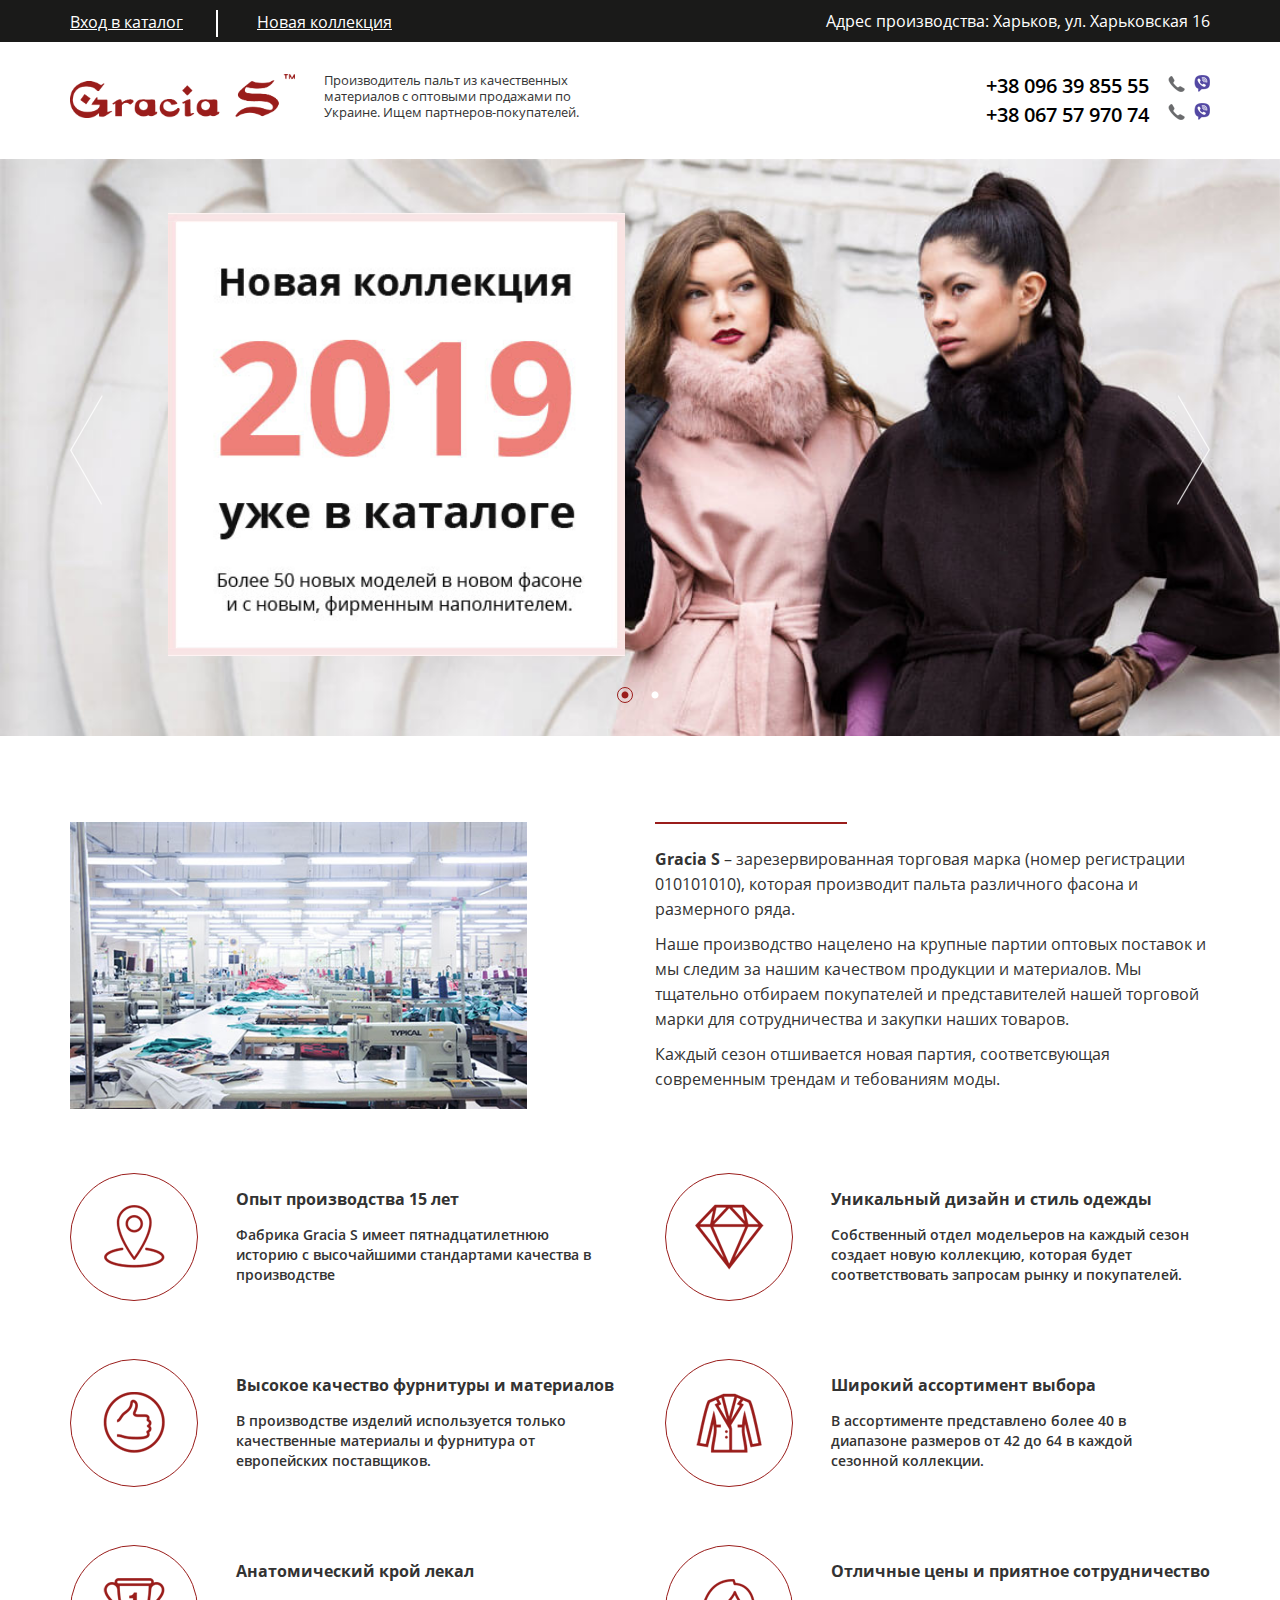
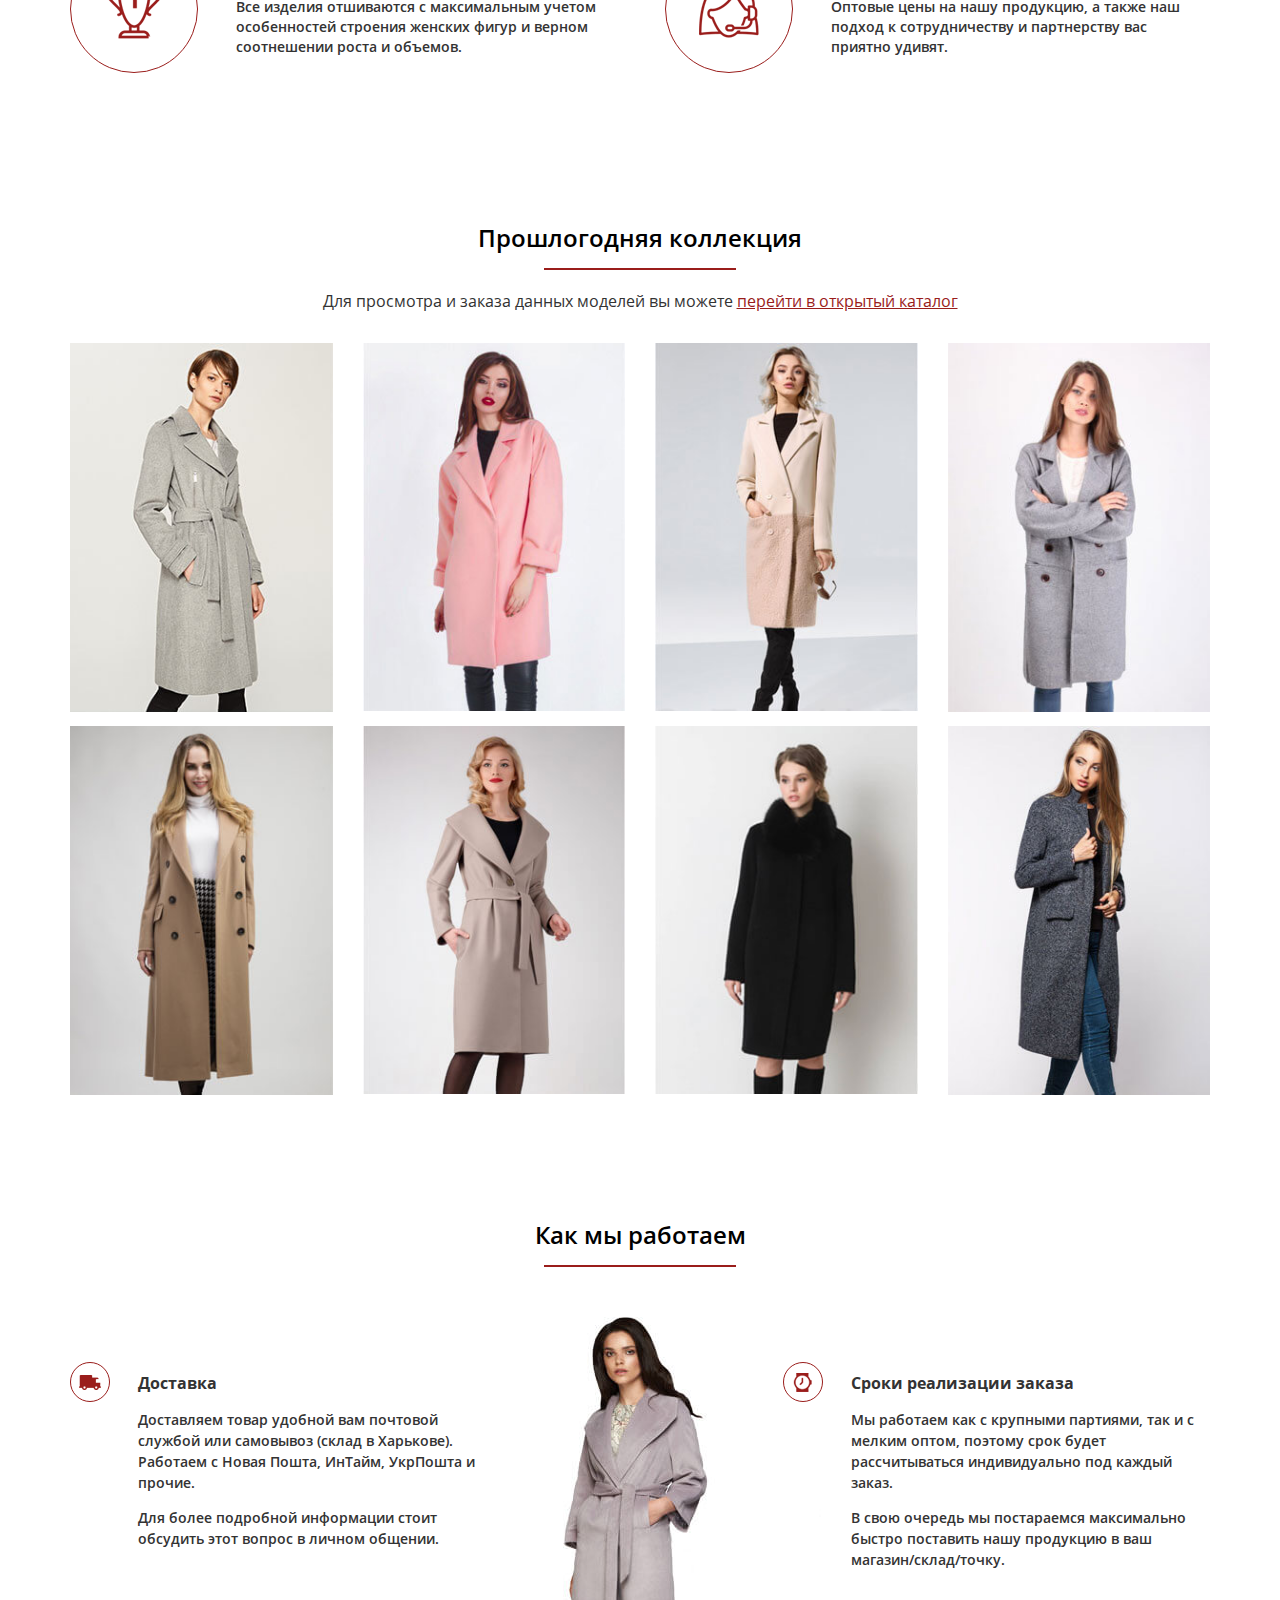
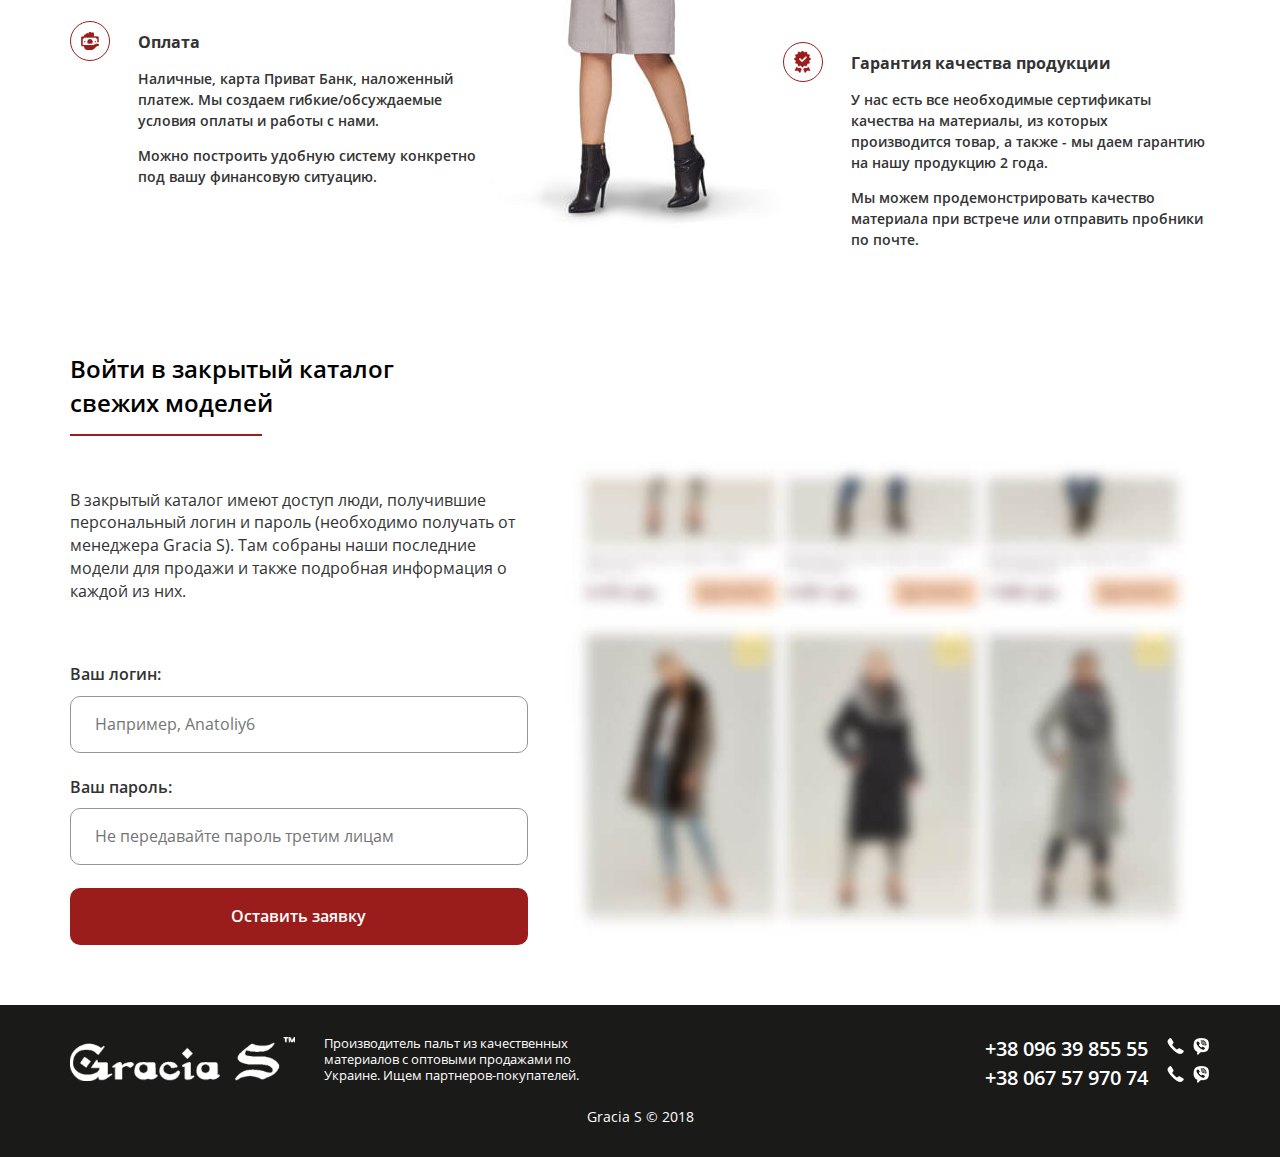
==== commit 9a19d86b: "reload" ====
--- a/index.html
+++ b/index.html
@@ -33,7 +33,7 @@
         <div class="container">
           <div class="row">
             <div class="col-md-12 header-bottom__content">
-              <div class="header-bottom__left"><img src="img/logo.png" alt="alt" class="header-logo">
+              <div class="header-bottom__left"><img src="img/2iZ2vcxq.png" alt="alt" class="header-logo">
                 <p>Производитель пальт из качественных материалов с оптовыми продажами по Украине. Ищем партнеров-покупателей.</p>
               </div>
               <div class="header-bottom__right">
@@ -255,7 +255,7 @@
       <div class="container">
         <div class="row">
           <div class="col-md-12 footer-content">
-            <div class="header-bottom__left"><img src="img/logo-inverse.png" alt="alt" class="header-logo">
+            <div class="header-bottom__left"><img src="img/2iZ2vcxq-inverse.png" alt="alt" class="header-logo">
               <p>Производитель пальт из качественных материалов с оптовыми продажами по Украине. Ищем партнеров-покупателей.</p>
             </div>
             <div class="header-bottom__right">
--- a/css/main.css
+++ b/css/main.css
@@ -9,4 +9,4 @@
  * Generated using the Bootstrap Customizer (http://getbootstrap.com/customize/?id=5d89c68bb2562520849b)
  * Config saved to config.json and https://gist.github.com/5d89c68bb2562520849b
  */
-/*! normalize.css v3.0.2 | MIT License | git.io/normalize */html{font-family:sans-serif;-ms-text-size-adjust:100%;-webkit-text-size-adjust:100%}body{margin:0}article,aside,details,figcaption,figure,footer,header,hgroup,main,menu,nav,section,summary{display:block}audio,canvas,progress,video{display:inline-block;vertical-align:baseline}audio:not([controls]){display:none;height:0}[hidden],template{display:none}a{background-color:transparent}a:active,a:hover{outline:0}abbr[title]{border-bottom:1px dotted}b,strong{font-weight:700}dfn{font-style:italic}h1{font-size:2em;margin:.67em 0}mark{background:#ff0;color:#000}small{font-size:80%}sub,sup{font-size:75%;line-height:0;position:relative;vertical-align:baseline}sup{top:-.5em}sub{bottom:-.25em}img{border:0}svg:not(:root){overflow:hidden}figure{margin:1em 40px}hr{box-sizing:content-box;height:0}pre{overflow:auto}code,kbd,pre,samp{font-family:monospace,monospace;font-size:1em}button,input,optgroup,select,textarea{color:inherit;font:inherit;margin:0}button{overflow:visible}button,select{text-transform:none}button,html input[type=button],input[type=reset],input[type=submit]{-webkit-appearance:button;cursor:pointer}button[disabled],html input[disabled]{cursor:default}button::-moz-focus-inner,input::-moz-focus-inner{border:0;padding:0}input{line-height:normal}input[type=checkbox],input[type=radio]{box-sizing:border-box;padding:0}input[type=number]::-webkit-inner-spin-button,input[type=number]::-webkit-outer-spin-button{height:auto}input[type=search]{-webkit-appearance:textfield;box-sizing:content-box}input[type=search]::-webkit-search-cancel-button,input[type=search]::-webkit-search-decoration{-webkit-appearance:none}fieldset{border:1px solid silver;margin:0 2px;padding:.35em .625em .75em}legend{border:0;padding:0}textarea{overflow:auto}optgroup{font-weight:700}table{border-collapse:collapse;border-spacing:0}td,th{padding:0}*,:after,:before{box-sizing:border-box}html{font-size:10px;-webkit-tap-highlight-color:transparent}body{font-family:Helvetica Neue,Helvetica,Arial,sans-serif;font-size:14px;line-height:1.42857143;color:#333;background-color:#fff}button,input,select,textarea{font-family:inherit;font-size:inherit;line-height:inherit}a{color:#337ab7;text-decoration:none}a:focus,a:hover{color:#23527c;text-decoration:underline}a:focus{outline:thin dotted;outline:5px auto -webkit-focus-ring-color;outline-offset:-2px}figure{margin:0}img{vertical-align:middle}.img-responsive{display:block;max-width:100%;height:auto}.img-rounded{border-radius:6px}.img-thumbnail{padding:4px;line-height:1.42857143;background-color:#fff;border:1px solid #ddd;border-radius:4px;transition:all .2s ease-in-out;display:inline-block;max-width:100%;height:auto}.img-circle{border-radius:50%}hr{margin-top:20px;margin-bottom:20px;border:0;border-top:1px solid #eee}.sr-only{position:absolute;width:1px;height:1px;margin:-1px;padding:0;overflow:hidden;clip:rect(0,0,0,0);border:0}.sr-only-focusable:active,.sr-only-focusable:focus{position:static;width:auto;height:auto;margin:0;overflow:visible;clip:auto}[role=button]{cursor:pointer}.container{margin-right:auto;margin-left:auto;padding-left:15px;padding-right:15px}@media (min-width:768px){.container{width:750px}}@media (min-width:992px){.container{width:970px}}@media (min-width:1200px){.container{width:1170px}}.container-fluid{margin-right:auto;margin-left:auto;padding-left:15px;padding-right:15px}.row{margin-left:-15px;margin-right:-15px}.col-lg-1,.col-lg-2,.col-lg-3,.col-lg-4,.col-lg-5,.col-lg-6,.col-lg-7,.col-lg-8,.col-lg-9,.col-lg-10,.col-lg-11,.col-lg-12,.col-md-1,.col-md-2,.col-md-3,.col-md-4,.col-md-5,.col-md-6,.col-md-7,.col-md-8,.col-md-9,.col-md-10,.col-md-11,.col-md-12,.col-sm-1,.col-sm-2,.col-sm-3,.col-sm-4,.col-sm-5,.col-sm-6,.col-sm-7,.col-sm-8,.col-sm-9,.col-sm-10,.col-sm-11,.col-sm-12,.col-xs-1,.col-xs-2,.col-xs-3,.col-xs-4,.col-xs-5,.col-xs-6,.col-xs-7,.col-xs-8,.col-xs-9,.col-xs-10,.col-xs-11,.col-xs-12{position:relative;min-height:1px;padding-left:15px;padding-right:15px}.col-xs-1,.col-xs-2,.col-xs-3,.col-xs-4,.col-xs-5,.col-xs-6,.col-xs-7,.col-xs-8,.col-xs-9,.col-xs-10,.col-xs-11,.col-xs-12{float:left}.col-xs-12{width:100%}.col-xs-11{width:91.66666667%}.col-xs-10{width:83.33333333%}.col-xs-9{width:75%}.col-xs-8{width:66.66666667%}.col-xs-7{width:58.33333333%}.col-xs-6{width:50%}.col-xs-5{width:41.66666667%}.col-xs-4{width:33.33333333%}.col-xs-3{width:25%}.col-xs-2{width:16.66666667%}.col-xs-1{width:8.33333333%}.col-xs-pull-12{right:100%}.col-xs-pull-11{right:91.66666667%}.col-xs-pull-10{right:83.33333333%}.col-xs-pull-9{right:75%}.col-xs-pull-8{right:66.66666667%}.col-xs-pull-7{right:58.33333333%}.col-xs-pull-6{right:50%}.col-xs-pull-5{right:41.66666667%}.col-xs-pull-4{right:33.33333333%}.col-xs-pull-3{right:25%}.col-xs-pull-2{right:16.66666667%}.col-xs-pull-1{right:8.33333333%}.col-xs-pull-0{right:auto}.col-xs-push-12{left:100%}.col-xs-push-11{left:91.66666667%}.col-xs-push-10{left:83.33333333%}.col-xs-push-9{left:75%}.col-xs-push-8{left:66.66666667%}.col-xs-push-7{left:58.33333333%}.col-xs-push-6{left:50%}.col-xs-push-5{left:41.66666667%}.col-xs-push-4{left:33.33333333%}.col-xs-push-3{left:25%}.col-xs-push-2{left:16.66666667%}.col-xs-push-1{left:8.33333333%}.col-xs-push-0{left:auto}.col-xs-offset-12{margin-left:100%}.col-xs-offset-11{margin-left:91.66666667%}.col-xs-offset-10{margin-left:83.33333333%}.col-xs-offset-9{margin-left:75%}.col-xs-offset-8{margin-left:66.66666667%}.col-xs-offset-7{margin-left:58.33333333%}.col-xs-offset-6{margin-left:50%}.col-xs-offset-5{margin-left:41.66666667%}.col-xs-offset-4{margin-left:33.33333333%}.col-xs-offset-3{margin-left:25%}.col-xs-offset-2{margin-left:16.66666667%}.col-xs-offset-1{margin-left:8.33333333%}.col-xs-offset-0{margin-left:0}@media (min-width:768px){.col-sm-1,.col-sm-2,.col-sm-3,.col-sm-4,.col-sm-5,.col-sm-6,.col-sm-7,.col-sm-8,.col-sm-9,.col-sm-10,.col-sm-11,.col-sm-12{float:left}.col-sm-12{width:100%}.col-sm-11{width:91.66666667%}.col-sm-10{width:83.33333333%}.col-sm-9{width:75%}.col-sm-8{width:66.66666667%}.col-sm-7{width:58.33333333%}.col-sm-6{width:50%}.col-sm-5{width:41.66666667%}.col-sm-4{width:33.33333333%}.col-sm-3{width:25%}.col-sm-2{width:16.66666667%}.col-sm-1{width:8.33333333%}.col-sm-pull-12{right:100%}.col-sm-pull-11{right:91.66666667%}.col-sm-pull-10{right:83.33333333%}.col-sm-pull-9{right:75%}.col-sm-pull-8{right:66.66666667%}.col-sm-pull-7{right:58.33333333%}.col-sm-pull-6{right:50%}.col-sm-pull-5{right:41.66666667%}.col-sm-pull-4{right:33.33333333%}.col-sm-pull-3{right:25%}.col-sm-pull-2{right:16.66666667%}.col-sm-pull-1{right:8.33333333%}.col-sm-pull-0{right:auto}.col-sm-push-12{left:100%}.col-sm-push-11{left:91.66666667%}.col-sm-push-10{left:83.33333333%}.col-sm-push-9{left:75%}.col-sm-push-8{left:66.66666667%}.col-sm-push-7{left:58.33333333%}.col-sm-push-6{left:50%}.col-sm-push-5{left:41.66666667%}.col-sm-push-4{left:33.33333333%}.col-sm-push-3{left:25%}.col-sm-push-2{left:16.66666667%}.col-sm-push-1{left:8.33333333%}.col-sm-push-0{left:auto}.col-sm-offset-12{margin-left:100%}.col-sm-offset-11{margin-left:91.66666667%}.col-sm-offset-10{margin-left:83.33333333%}.col-sm-offset-9{margin-left:75%}.col-sm-offset-8{margin-left:66.66666667%}.col-sm-offset-7{margin-left:58.33333333%}.col-sm-offset-6{margin-left:50%}.col-sm-offset-5{margin-left:41.66666667%}.col-sm-offset-4{margin-left:33.33333333%}.col-sm-offset-3{margin-left:25%}.col-sm-offset-2{margin-left:16.66666667%}.col-sm-offset-1{margin-left:8.33333333%}.col-sm-offset-0{margin-left:0}}@media (min-width:992px){.col-md-1,.col-md-2,.col-md-3,.col-md-4,.col-md-5,.col-md-6,.col-md-7,.col-md-8,.col-md-9,.col-md-10,.col-md-11,.col-md-12{float:left}.col-md-12{width:100%}.col-md-11{width:91.66666667%}.col-md-10{width:83.33333333%}.col-md-9{width:75%}.col-md-8{width:66.66666667%}.col-md-7{width:58.33333333%}.col-md-6{width:50%}.col-md-5{width:41.66666667%}.col-md-4{width:33.33333333%}.col-md-3{width:25%}.col-md-2{width:16.66666667%}.col-md-1{width:8.33333333%}.col-md-pull-12{right:100%}.col-md-pull-11{right:91.66666667%}.col-md-pull-10{right:83.33333333%}.col-md-pull-9{right:75%}.col-md-pull-8{right:66.66666667%}.col-md-pull-7{right:58.33333333%}.col-md-pull-6{right:50%}.col-md-pull-5{right:41.66666667%}.col-md-pull-4{right:33.33333333%}.col-md-pull-3{right:25%}.col-md-pull-2{right:16.66666667%}.col-md-pull-1{right:8.33333333%}.col-md-pull-0{right:auto}.col-md-push-12{left:100%}.col-md-push-11{left:91.66666667%}.col-md-push-10{left:83.33333333%}.col-md-push-9{left:75%}.col-md-push-8{left:66.66666667%}.col-md-push-7{left:58.33333333%}.col-md-push-6{left:50%}.col-md-push-5{left:41.66666667%}.col-md-push-4{left:33.33333333%}.col-md-push-3{left:25%}.col-md-push-2{left:16.66666667%}.col-md-push-1{left:8.33333333%}.col-md-push-0{left:auto}.col-md-offset-12{margin-left:100%}.col-md-offset-11{margin-left:91.66666667%}.col-md-offset-10{margin-left:83.33333333%}.col-md-offset-9{margin-left:75%}.col-md-offset-8{margin-left:66.66666667%}.col-md-offset-7{margin-left:58.33333333%}.col-md-offset-6{margin-left:50%}.col-md-offset-5{margin-left:41.66666667%}.col-md-offset-4{margin-left:33.33333333%}.col-md-offset-3{margin-left:25%}.col-md-offset-2{margin-left:16.66666667%}.col-md-offset-1{margin-left:8.33333333%}.col-md-offset-0{margin-left:0}}@media (min-width:1200px){.col-lg-1,.col-lg-2,.col-lg-3,.col-lg-4,.col-lg-5,.col-lg-6,.col-lg-7,.col-lg-8,.col-lg-9,.col-lg-10,.col-lg-11,.col-lg-12{float:left}.col-lg-12{width:100%}.col-lg-11{width:91.66666667%}.col-lg-10{width:83.33333333%}.col-lg-9{width:75%}.col-lg-8{width:66.66666667%}.col-lg-7{width:58.33333333%}.col-lg-6{width:50%}.col-lg-5{width:41.66666667%}.col-lg-4{width:33.33333333%}.col-lg-3{width:25%}.col-lg-2{width:16.66666667%}.col-lg-1{width:8.33333333%}.col-lg-pull-12{right:100%}.col-lg-pull-11{right:91.66666667%}.col-lg-pull-10{right:83.33333333%}.col-lg-pull-9{right:75%}.col-lg-pull-8{right:66.66666667%}.col-lg-pull-7{right:58.33333333%}.col-lg-pull-6{right:50%}.col-lg-pull-5{right:41.66666667%}.col-lg-pull-4{right:33.33333333%}.col-lg-pull-3{right:25%}.col-lg-pull-2{right:16.66666667%}.col-lg-pull-1{right:8.33333333%}.col-lg-pull-0{right:auto}.col-lg-push-12{left:100%}.col-lg-push-11{left:91.66666667%}.col-lg-push-10{left:83.33333333%}.col-lg-push-9{left:75%}.col-lg-push-8{left:66.66666667%}.col-lg-push-7{left:58.33333333%}.col-lg-push-6{left:50%}.col-lg-push-5{left:41.66666667%}.col-lg-push-4{left:33.33333333%}.col-lg-push-3{left:25%}.col-lg-push-2{left:16.66666667%}.col-lg-push-1{left:8.33333333%}.col-lg-push-0{left:auto}.col-lg-offset-12{margin-left:100%}.col-lg-offset-11{margin-left:91.66666667%}.col-lg-offset-10{margin-left:83.33333333%}.col-lg-offset-9{margin-left:75%}.col-lg-offset-8{margin-left:66.66666667%}.col-lg-offset-7{margin-left:58.33333333%}.col-lg-offset-6{margin-left:50%}.col-lg-offset-5{margin-left:41.66666667%}.col-lg-offset-4{margin-left:33.33333333%}.col-lg-offset-3{margin-left:25%}.col-lg-offset-2{margin-left:16.66666667%}.col-lg-offset-1{margin-left:8.33333333%}.col-lg-offset-0{margin-left:0}}.clearfix:after,.clearfix:before,.container-fluid:after,.container-fluid:before,.container:after,.container:before,.row:after,.row:before{content:" ";display:table}.clearfix:after,.container-fluid:after,.container:after,.row:after{clear:both}.center-block{display:block;margin-left:auto;margin-right:auto}.pull-right{float:right!important}.pull-left{float:left!important}.hide{display:none!important}.show{display:block!important}.invisible{visibility:hidden}.text-hide{font:0/0 a;color:transparent;text-shadow:none;background-color:transparent;border:0}.hidden{display:none!important}.affix{position:fixed}@-ms-viewport{width:device-width}.visible-lg,.visible-lg-block,.visible-lg-inline,.visible-lg-inline-block,.visible-md,.visible-md-block,.visible-md-inline,.visible-md-inline-block,.visible-sm,.visible-sm-block,.visible-sm-inline,.visible-sm-inline-block,.visible-xs,.visible-xs-block,.visible-xs-inline,.visible-xs-inline-block{display:none!important}@media (max-width:767px){.visible-xs{display:block!important}table.visible-xs{display:table}tr.visible-xs{display:table-row!important}td.visible-xs,th.visible-xs{display:table-cell!important}}@media (max-width:767px){.visible-xs-block{display:block!important}}@media (max-width:767px){.visible-xs-inline{display:inline!important}}@media (max-width:767px){.visible-xs-inline-block{display:inline-block!important}}@media (min-width:768px) and (max-width:991px){.visible-sm{display:block!important}table.visible-sm{display:table}tr.visible-sm{display:table-row!important}td.visible-sm,th.visible-sm{display:table-cell!important}}@media (min-width:768px) and (max-width:991px){.visible-sm-block{display:block!important}}@media (min-width:768px) and (max-width:991px){.visible-sm-inline{display:inline!important}}@media (min-width:768px) and (max-width:991px){.visible-sm-inline-block{display:inline-block!important}}@media (min-width:992px) and (max-width:1199px){.visible-md{display:block!important}table.visible-md{display:table}tr.visible-md{display:table-row!important}td.visible-md,th.visible-md{display:table-cell!important}}@media (min-width:992px) and (max-width:1199px){.visible-md-block{display:block!important}}@media (min-width:992px) and (max-width:1199px){.visible-md-inline{display:inline!important}}@media (min-width:992px) and (max-width:1199px){.visible-md-inline-block{display:inline-block!important}}@media (min-width:1200px){.visible-lg{display:block!important}table.visible-lg{display:table}tr.visible-lg{display:table-row!important}td.visible-lg,th.visible-lg{display:table-cell!important}}@media (min-width:1200px){.visible-lg-block{display:block!important}}@media (min-width:1200px){.visible-lg-inline{display:inline!important}}@media (min-width:1200px){.visible-lg-inline-block{display:inline-block!important}}@media (max-width:767px){.hidden-xs{display:none!important}}@media (min-width:768px) and (max-width:991px){.hidden-sm{display:none!important}}@media (min-width:992px) and (max-width:1199px){.hidden-md{display:none!important}}@media (min-width:1200px){.hidden-lg{display:none!important}}.visible-print{display:none!important}@media print{.visible-print{display:block!important}table.visible-print{display:table}tr.visible-print{display:table-row!important}td.visible-print,th.visible-print{display:table-cell!important}}.visible-print-block{display:none!important}@media print{.visible-print-block{display:block!important}}.visible-print-inline{display:none!important}@media print{.visible-print-inline{display:inline!important}}.visible-print-inline-block{display:none!important}@media print{.visible-print-inline-block{display:inline-block!important}}@media print{.hidden-print{display:none!important}}.slick-slider{box-sizing:border-box;-webkit-user-select:none;-moz-user-select:none;-ms-user-select:none;user-select:none;-webkit-touch-callout:none;-khtml-user-select:none;-ms-touch-action:pan-y;touch-action:pan-y;-webkit-tap-highlight-color:transparent}.slick-list,.slick-slider{position:relative;display:block}.slick-list{overflow:hidden;margin:0;padding:0}.slick-list:focus{outline:none}.slick-list.dragging{cursor:pointer;cursor:hand}.slick-slider .slick-list,.slick-slider .slick-track{-webkit-transform:translateZ(0);transform:translateZ(0)}.slick-track{position:relative;top:0;left:0;display:block;margin-left:auto;margin-right:auto}.slick-track:after,.slick-track:before{display:table;content:""}.slick-track:after{clear:both}.slick-loading .slick-track{visibility:hidden}.slick-slide{display:none;float:left;height:100%;min-height:1px}[dir=rtl] .slick-slide{float:right}.slick-slide img{display:block}.slick-slide.slick-loading img{display:none}.slick-slide.dragging img{pointer-events:none}.slick-initialized .slick-slide{display:block}.slick-loading .slick-slide{visibility:hidden}.slick-vertical .slick-slide{display:block;height:auto;border:1px solid transparent}.slick-arrow.slick-hidden{display:none}.slick-loading .slick-list{background:#fff url(../img/ajax-loader.gif) 50% no-repeat}@font-face{font-family:slick;font-weight:400;font-style:normal;src:url(../fonts/slickFonts./slick/slickFonts.eot);src:url(../fonts/slickFonts./slick/slickFonts.eot?#iefix) format("embedded-opentype"),url(../fonts/slickFonts/slick.woff) format("woff"),url(../fonts/slickFonts/slick.ttf) format("truetype"),url(../fonts/slickFonts/slick.svg#slick) format("svg")}.slick-next,.slick-prev{font-size:0;line-height:0;position:absolute;top:50%;display:block;width:20px;height:20px;padding:0;-webkit-transform:translateY(-50%);transform:translateY(-50%);cursor:pointer;border:none}.slick-next,.slick-next:focus,.slick-next:hover,.slick-prev,.slick-prev:focus,.slick-prev:hover{color:transparent;outline:none;background:transparent}.slick-next:focus:before,.slick-next:hover:before,.slick-prev:focus:before,.slick-prev:hover:before{opacity:1}.slick-next.slick-disabled:before,.slick-prev.slick-disabled:before{opacity:.25}.slick-next:before,.slick-prev:before{font-family:slick;font-size:20px;line-height:1;opacity:.75;color:#fff;-webkit-font-smoothing:antialiased;-moz-osx-font-smoothing:grayscale}.slick-prev{left:-25px}[dir=rtl] .slick-prev{right:-25px;left:auto}.slick-prev:before{content:"←"}[dir=rtl] .slick-prev:before{content:"→"}.slick-next{right:-25px}[dir=rtl] .slick-next{right:auto;left:-25px}.slick-next:before{content:"→"}[dir=rtl] .slick-next:before{content:"←"}.slick-dotted.slick-slider{margin-bottom:30px}.slick-dots{position:absolute;bottom:-25px;display:block;width:100%;padding:0;margin:0;list-style:none;text-align:center}.slick-dots li{position:relative;display:inline-block;margin:0 5px;padding:0}.slick-dots li,.slick-dots li button{width:20px;height:20px;cursor:pointer}.slick-dots li button{font-size:0;line-height:0;display:block;padding:5px;color:transparent;border:0;outline:none;background:transparent}.slick-dots li button:focus,.slick-dots li button:hover{outline:none}.slick-dots li button:focus:before,.slick-dots li button:hover:before{opacity:1}.slick-dots li button:before{font-family:slick;font-size:6px;line-height:20px;position:absolute;top:0;left:0;width:20px;height:20px;content:"•";text-align:center;opacity:.25;color:#000;-webkit-font-smoothing:antialiased;-moz-osx-font-smoothing:grayscale}.slick-dots li.slick-active button:before{opacity:.75;color:#000}.tooltipster-fall,.tooltipster-grow.tooltipster-show{-webkit-transition-timing-function:cubic-bezier(.175,.885,.32,1);-moz-transition-timing-function:cubic-bezier(.175,.885,.32,1.15);-ms-transition-timing-function:cubic-bezier(.175,.885,.32,1.15);-o-transition-timing-function:cubic-bezier(.175,.885,.32,1.15)}.tooltipster-base{display:-webkit-box;display:-ms-flexbox;display:flex;pointer-events:none;position:absolute}.tooltipster-box{-webkit-box-flex:1;-ms-flex:1 1 auto;flex:1 1 auto}.tooltipster-content{box-sizing:border-box;max-height:100%;max-width:100%;overflow:auto}.tooltipster-ruler{bottom:0;left:0;overflow:hidden;position:fixed;right:0;top:0;visibility:hidden}.tooltipster-fade{opacity:0;transition-property:opacity}.tooltipster-fade.tooltipster-show{opacity:1}.tooltipster-grow{-webkit-transform:scale(0);transform:scale(0);transition-property:-webkit-transform;transition-property:transform;transition-property:transform,-webkit-transform;-webkit-backface-visibility:hidden}.tooltipster-grow.tooltipster-show{-webkit-transform:scale(1);transform:scale(1);transition-timing-function:cubic-bezier(.175,.885,.32,1.15)}.tooltipster-swing{opacity:0;-webkit-transform:rotate(4deg);transform:rotate(4deg);transition-property:-webkit-transform;transition-property:transform;transition-property:transform,-webkit-transform}.tooltipster-swing.tooltipster-show{opacity:1;-webkit-transform:rotate(0);transform:rotate(0);transition-timing-function:cubic-bezier(.23,.635,.495,2.4)}.tooltipster-fall{transition-property:top;transition-timing-function:cubic-bezier(.175,.885,.32,1.15)}.tooltipster-fall.tooltipster-initial{top:0!important}.tooltipster-fall.tooltipster-dying{transition-property:all;top:0!important;opacity:0}.tooltipster-slide{transition-property:left;transition-timing-function:cubic-bezier(.175,.885,.32,1.15)}.tooltipster-slide.tooltipster-initial{left:-40px!important}.tooltipster-slide.tooltipster-dying{transition-property:all;left:0!important;opacity:0}@-webkit-keyframes a{0%{opacity:0}to{opacity:1}}@keyframes a{0%{opacity:0}to{opacity:1}}.tooltipster-update-fade{-webkit-animation:a .4s;animation:a .4s}@-webkit-keyframes b{25%{-webkit-transform:rotate(-2deg);transform:rotate(-2deg)}75%{-webkit-transform:rotate(2deg);transform:rotate(2deg)}to{-webkit-transform:rotate(0);transform:rotate(0)}}@keyframes b{25%{-webkit-transform:rotate(-2deg);transform:rotate(-2deg)}75%{-webkit-transform:rotate(2deg);transform:rotate(2deg)}to{-webkit-transform:rotate(0);transform:rotate(0)}}.tooltipster-update-rotate{-webkit-animation:b .6s;animation:b .6s}@-webkit-keyframes c{50%{-webkit-transform:scale(1.1);transform:scale(1.1)}to{-webkit-transform:scale(1);transform:scale(1)}}@keyframes c{50%{-webkit-transform:scale(1.1);transform:scale(1.1)}to{-webkit-transform:scale(1);transform:scale(1)}}.tooltipster-update-scale{-webkit-animation:c .6s;animation:c .6s}.tooltipster-sidetip .tooltipster-box{background:#565656;border:2px solid #000;border-radius:4px}.tooltipster-sidetip.tooltipster-bottom .tooltipster-box{margin-top:8px}.tooltipster-sidetip.tooltipster-left .tooltipster-box{margin-right:8px}.tooltipster-sidetip.tooltipster-right .tooltipster-box{margin-left:8px}.tooltipster-sidetip.tooltipster-top .tooltipster-box{margin-bottom:8px}.tooltipster-sidetip .tooltipster-content{color:#fff;line-height:18px;padding:6px 14px}.tooltipster-sidetip .tooltipster-arrow{overflow:hidden;position:absolute}.tooltipster-sidetip.tooltipster-bottom .tooltipster-arrow{height:10px;margin-left:-10px;top:0;width:20px}.tooltipster-sidetip.tooltipster-left .tooltipster-arrow{height:20px;margin-top:-10px;right:0;top:0;width:10px}.tooltipster-sidetip.tooltipster-right .tooltipster-arrow{height:20px;margin-top:-10px;left:0;top:0;width:10px}.tooltipster-sidetip.tooltipster-top .tooltipster-arrow{bottom:0;height:10px;margin-left:-10px;width:20px}.tooltipster-sidetip .tooltipster-arrow-background,.tooltipster-sidetip .tooltipster-arrow-border{height:0;position:absolute;width:0}.tooltipster-sidetip .tooltipster-arrow-background{border:10px solid transparent}.tooltipster-sidetip.tooltipster-bottom .tooltipster-arrow-background{border-bottom-color:#565656;left:0;top:3px}.tooltipster-sidetip.tooltipster-left .tooltipster-arrow-background{border-left-color:#565656;left:-3px;top:0}.tooltipster-sidetip.tooltipster-right .tooltipster-arrow-background{border-right-color:#565656;left:3px;top:0}.tooltipster-sidetip.tooltipster-top .tooltipster-arrow-background{border-top-color:#565656;left:0;top:-3px}.tooltipster-sidetip .tooltipster-arrow-border{border:10px solid transparent;left:0;top:0}.tooltipster-sidetip.tooltipster-bottom .tooltipster-arrow-border{border-bottom-color:#000}.tooltipster-sidetip.tooltipster-left .tooltipster-arrow-border{border-left-color:#000}.tooltipster-sidetip.tooltipster-right .tooltipster-arrow-border{border-right-color:#000}.tooltipster-sidetip.tooltipster-top .tooltipster-arrow-border{border-top-color:#000}.tooltipster-sidetip .tooltipster-arrow-uncropped{position:relative}.tooltipster-sidetip.tooltipster-bottom .tooltipster-arrow-uncropped{top:-10px}.tooltipster-sidetip.tooltipster-right .tooltipster-arrow-uncropped{left:-10px}body,html{font-size:16px}body{font-family:OpenSansRegular,sans-serif;font-weight:400;min-width:320px;position:relative;-webkit-font-smoothing:antialiased;overflow-x:hidden}input{outline:none}input:focus::-webkit-input-placeholder{color:transparent}input:focus:-moz-placeholder,input:focus::-moz-placeholder{color:transparent}input:focus:-ms-input-placeholder{color:transparent}h2{position:relative;margin-top:0;margin-bottom:35px;font-family:OpenSansSemiBold,sans-serif;font-size:24px;color:#000}h2:after{content:"";top:0;left:0;right:0;bottom:0;margin:auto;position:absolute;top:auto;bottom:-15px}h2.lefted:after{right:auto;left:0}.section-desc{margin-top:0;margin-bottom:30px;text-align:center}.section-desc span{display:block}.about-top__text:before,.grace-line,h2:after{width:192px;height:2px;background-color:#9a1d1b}.breadcrumbs{margin-bottom:25px}.breadcrumbs li{position:relative;list-style-type:none}.breadcrumbs li,.breadcrumbs li:after{display:inline-block;vertical-align:middle}.breadcrumbs li:after{content:">";margin:0 22px}.breadcrumbs li a{font-size:14px;color:#6e6b69;text-decoration:none}.breadcrumbs li:last-child:after{display:none}.gracie-link{color:#9a1d1b;text-decoration:underline}.gracie-link:active,.gracie-link:hover{color:#9a1d1b;text-decoration:none}.gracie-form label{display:block;margin-bottom:23px}.gracie-form label span{display:block;font-size:16px;margin-bottom:10px;font-family:OpenSansSemiBold,sans-serif}.gracie-form label input{display:block;padding:16px 24px;font-size:16px;width:100%;background-color:#fff;border-radius:10px;border:1px solid #959595}.button{display:inline-block;border:none;color:#fff;text-decoration:none;background-color:#9a1d1b;padding:17px 10px;font-size:16px;border-radius:10px;text-align:center;outline:none;transition:background-color .3s ease;font-family:OpenSansSemiBold,sans-serif}.button:active,.button:hover{color:#fff;text-decoration:none;background-color:#6a1615}.button-100{width:100%}li,ul{margin:0;padding:0}.clearfix:after,.clearfix:before{content:"";display:table}.clearfix:after{clear:both}.responsive-img{width:100%;display:block}.text-center{text-align:center}.text-right{text-align:right}.cover{position:relative}.cover:before{content:"";width:100%;height:100%;position:absolute;left:0;top:0;z-index:0;background-color:rgba(0,0,0,.7)}.justify{content:"";width:100%;height:0;display:inline-block;overflow:hidden;visibility:hidden;line-height:0}.hidden,.tooltip-templates{display:none}.input-ok{background:url(../img/icons/icon-ok.png) no-repeat 100% #e3ffe5;border:1px solid #96b796}.input-error{background:url(../img/icons/icon-fail.png) no-repeat 100% #ffebef;border:1px solid red}.header-top{padding-top:10px;padding-bottom:5px;color:#fff;background-color:#1a1a19}.header-menu li{margin:0 35px;display:inline-block;list-style-type:none;position:relative}.header-menu li:first-child{margin:0}.header-menu li:after{content:"";display:inline-block;margin-left:33px;width:2px;height:27px;vertical-align:middle;background-color:#fff}.header-menu li:last-child:after{display:none}.header-menu a{color:#fff;text-decoration:underline}.header-right{text-align:right}.header-right p{margin:0}.header-bottom,footer{padding:30px 0}.header-bottom__left{float:left}.header-bottom__left img{margin-right:25px;vertical-align:middle}.header-bottom__left p{margin-top:0;margin-bottom:0;max-width:283px;font-size:13px;line-height:16px;display:inline-block;vertical-align:middle}.header-bottom__right{float:right}.phone-block a{vertical-align:middle;color:#000;font-size:20px;font-family:OpenSansSemiBold,sans-serif}.phone-block__icons{margin-left:10px;display:inline-block;vertical-align:middle}.phone-block__icons .icon{margin-left:5px}.icon{display:inline-block}.icon-phone{background-position:-89px -145px;width:17px;height:16px}.icon-phone,.icon-viber{background-image:url(../img/sprite.png)}.icon-viber{background-position:-182px 0;width:16px;height:17px}.main-slider__slide{background:top no-repeat;background-size:cover}.main-slider__slide-content{display:block;padding-top:3.375rem;padding-bottom:5rem;color:#000;outline:none}.main-slider__slide-content:active,.main-slider__slide-content:focus,.main-slider__slide-content:hover{color:#000;outline:none}.main-slider .slick-dots{bottom:37px}.main-slider .slick-dots li button{width:16px;height:16px;padding:0;display:inline-block;line-height:16px;border-radius:50%;border:1px solid transparent;text-align:center}.main-slider .slick-dots li button:before{color:#fff;position:relative;height:8px;width:8px;text-align:center;line-height:16px;font-size:8px;opacity:1}.main-slider .slick-dots li.slick-active button{border-color:#9a1d1b}.main-slider .slick-dots li.slick-active button:before{color:#9a1d1b}.main-slider .slick-next:before,.main-slider .slick-prev:before{display:none}.main-slider .slick-prev{background-position:-38px 0;left:4%}.main-slider .slick-next,.main-slider .slick-prev{background-image:url(../img/sprite.png);width:33px;height:109px;z-index:1}.main-slider .slick-next{background-position:0 0;right:4%}.main-slider.slick-dotted.slick-slider{margin-bottom:0}.about{padding-top:80px;padding-bottom:0}.about-top{margin-bottom:64px}.about-top__left img{max-width:100%}.about-top__text{position:relative;padding-top:25px}.about-top__text p{margin-top:0;margin-bottom:10px;line-height:25px}.about-top__text p span{font-family:OpenSansBold,sans-serif}.about-top__text:before{content:"";position:absolute;top:0;left:0}.about-content .row .col-md-6:nth-child(2n) .about-content__item{padding-left:10px}.about-content__item{margin-bottom:60px}.about-content__icon{position:relative;width:128px;height:128px;margin-right:38px;float:left;display:inline-block;vertical-align:middle;border:1px solid #9a1d1b;border-radius:50%}.about-content__icon img{top:0;left:0;right:0;bottom:0;margin:auto;position:absolute;max-width:90%}.about-content__text{margin-top:15px;display:inline-block;vertical-align:middle}.about-content__text p{max-width:360px;font-size:14px;font-family:OpenSansSemiBold,sans-serif}.about-content__title,.how-item__title{margin-bottom:13px;font-family:OpenSansBold,sans-serif}.questions{padding-top:56px;padding-bottom:50px;background-color:#f0f2f4}.questions .gracie-form{font-size:0;margin-left:-7.5px;margin-right:-7.5px}.questions .gracie-form:after,.questions .gracie-form:before{content:"";display:table}.questions .gracie-form:after{clear:both}.questions .gracie-form .button,.questions .gracie-form label{margin:0 7.5px;width:calc(33.33333333333333% - 15px);display:inline-block;vertical-align:bottom}.collection{padding-top:90px}.collection-items{margin-bottom:39px}.collection-item{margin-bottom:14px}.collection-bottom p{margin:0;float:left;width:93%}.collection-bottom__icon,.collection-bottom p span{font-family:OpenSansBold,sans-serif}.collection-bottom__icon{width:34px;height:34px;margin-right:15px;float:left;background-color:#9a1d1b;border-radius:50%;text-align:center;color:#fff;line-height:34px;font-size:21px}.how{padding-top:70px}.how h2{margin-bottom:110px}.how-item{margin-bottom:72px;position:relative;z-index:2}.how-item:after,.how-item:before{content:"";display:table}.how-item:after{clear:both}.how-item--pr{padding-right:30px}.how-item--pl{padding-left:30px}.how-item__icon{width:40px;height:40px;float:left;position:relative;border-radius:50%;border:1px solid #9a1d1b}.how-item__icon .icon{display:block;top:0;left:0;right:0;bottom:0;margin:auto;position:absolute}.how-item__icon .icon-car{background-image:url(../img/sprite.png);background-position:-80px -114px;width:22px;height:15px}.how-item__icon .icon-money{background-image:url(../img/sprite.png);background-position:-22px -145px;width:18px;height:18px}.how-item__icon .icon-time{background-image:url(../img/sprite.png);background-position:-56px -114px;width:19px;height:19px}.how-item__icon .icon-ribbon{background-image:url(../img/sprite.png);background-position:0 -145px;width:17px;height:22px}.how-item__text{float:left;margin-top:-30px;margin-left:68px}.how-item__text p{margin-bottom:0;font-size:14px;line-height:21px;font-family:OpenSansSemiBold,sans-serif}.how-content__img{position:relative}.how-content__img img{position:absolute;left:50%;top:-45px;-webkit-transform:translateX(-50%);transform:translateX(-50%)}.go-buyer{padding-top:30px;padding-bottom:60px}.go-buyer h2{margin-bottom:40px}.go-buyer__left p{margin-top:28px;margin-bottom:60px}.go-buyer__left .gracie-form label{margin-bottom:23px}.card{padding-bottom:82px}.icon-card-wt{background-position:-129px 0}.icon-card-lg,.icon-card-wt{background-image:url(../img/sprite.png);width:30px;height:29px}.icon-card-lg{background-position:-129px -34px}.card-block{display:inline-block}.card-block .icon{margin-right:13px;vertical-align:middle}.card-block span{vertical-align:middle;font-size:19px;font-family:OpenSansSemiBold,sans-serif;color:#000}.card-block__counter{margin-left:5px}.header-card .header-top .card-block{display:none}.header-card .header-top .card-block span{color:#fff}.header-bottom .card-block{margin-top:12px;margin-left:10%}.header-bottom .card-block span{color:#000}.card-slider__display{margin-bottom:8px}.card-slider__nav .slick-prev{left:0;z-index:1}.card-slider__nav .slick-next{right:0}.card-slider__nav .slick-slide{padding-right:5px}.card-slider__nav-slide img{margin-right:8px;width:100%}.card-title{margin-top:-10px;margin-bottom:47px}.card-title:after{display:none}.card-info{margin-bottom:50px}.card-row{display:table;margin-bottom:24px}.card-row:last-child{margin-bottom:0}.card-row__content,.card-row__name{display:table-cell}.card-row__content{padding-left:30px}.card-row__name{width:100px;font-family:OpenSansSemiBold,sans-serif}.card-sizes .card-row__content span{display:inline-block;margin-right:12px}.card-colors__item,.colors-tooltip__mark{width:30px;height:30px;margin-bottom:10px;display:inline-block;vertical-align:middle;margin-right:18px;border-radius:50em;border:1px solid transparent}.card-colors__item:last-child,.colors-tooltip__mark:last-child{margin-right:0}.card-colors__item--brown{background-color:#a0410d}.card-colors__item--gray{background-color:#707070}.card-colors__item--black{background-color:#000}.card-colors__item--white{border-color:#e4e7e9;background-color:#fff}.card-colors__item--blue{background-color:#1b1464}.card-colors{margin-bottom:45px}.card-colors span{display:inline-block;text-decoration:underline;color:#53504d}.card-counter{margin-bottom:60px;-webkit-user-select:none;-moz-user-select:none;-ms-user-select:none;user-select:none}.card-counter .button{width:278px;margin-left:40px}.card-counter__count{display:inline-block;border-radius:10px;border:1px solid #f3f5f7}.card-counter__field{line-height:50px;width:80px;padding:0 5px;font-size:18px;border:none}.card-counter__button,.card-counter__field{display:inline-block;vertical-align:middle;text-align:center}.card-counter__button{width:53px;height:54px;background-color:#f3f5f7;line-height:54px;cursor:pointer}.card-counter__button__minus{font-size:24px;border-radius:10px 0 0 10px;border-radius:0 10px 10px 0;font-size:18px}.card-text p{margin-top:0;margin-bottom:12px;color:#9b9999}.colors-tooltip{padding-left:10px;width:262px;padding-top:17px}.colors-tooltip:after,.colors-tooltip:before{content:"";display:table}.colors-tooltip:after{clear:both}.colors-tooltip__elem{margin-bottom:15px;float:left;margin-left:8px;margin-right:8px;text-align:center}.colors-tooltip__mark{margin-right:0}.colors-tooltip__mark--pink{background-color:#f69679}.colors-tooltip__mark--red{background-color:#ed1c24}.colors-tooltip__mark--blue{background-color:#003663}.colors-tooltip__mark--green{background-color:#00a651}.colors-tooltip__mark--violet{background-color:#92278f}.colors-tip{height:174px!important}.colors-tip .tooltipster-content{color:#000;width:262px!important;max-width:262px;padding:0}.colors-tip .tooltipster-box{background-color:#f0f2f4;border:none;max-width:262px;border-radius:10px}.colors-tip:after{content:"";display:block;width:20px;height:30px;position:absolute;top:0;left:-10px;background:url(../img/icons/tooltip-arrow.png) 0 0 no-repeat}.catalog{padding-bottom:67px}.catalog h2{margin-top:25px;margin-bottom:58px}.catalog-item{position:relative;margin-bottom:20px}.catalog-item:active .catalog-img,.catalog-item:hover .catalog-img{display:none}.catalog-item:active .catalog-img-mirror,.catalog-item:hover .catalog-img-mirror{display:inline-block}.catalog-item img{vertical-align:bottom}.catalog-item_link{display:block}.catalog-img-mirror{display:none}.catalog-item__bottom{position:absolute;padding-left:15px;padding-right:15px;width:100%;bottom:15px;left:0}.catalog-item__bottom:after,.catalog-item__bottom:before{content:"";display:table}.catalog-item__bottom:after{clear:both}.catalog-item__art{float:left;color:#53504d}.catalog-item__cart{float:right}.icon-cart-sm{background-position:-31px -114px}.icon-cart-sm,.icon-cart-sm:active,.icon-cart-sm:hover{background-image:url(../img/sprite.png);width:20px;height:20px}.icon-cart-sm:active,.icon-cart-sm:hover{background-position:-76px -75px}.authorization{padding-top:97px}.authorization-form{position:relative}.authorization-form:after{content:"";display:block;position:absolute;top:0;right:-14%;height:100%;width:2px;background-color:#c2c3c5}.authorization-title{font-family:OpenSansSemiBold,sans-serif;margin-bottom:37px}.authorization-cond p{margin-top:0;margin-bottom:17px}.icon-mail{background-image:url(../img/sprite.png);background-position:-182px -22px;width:16px;height:11px;vertical-align:middle}.authorization-cond__contacts:after,.authorization-cond__contacts:before{content:"";display:table}.authorization-cond__contacts:after{clear:both}.authorization-cond__left{float:left}.authorization-cond__right{float:right}.authorization-cond__contacts{margin-top:30px}footer{background-color:#1a1a19}footer,footer .phone-block a{color:#fff}.copyright{margin-top:15px;font-size:14px;text-align:center}.icon-phone-wt{background-position:-45px -145px}.icon-phone-wt,.icon-viber-wt{background-image:url(../img/sprite.png);width:17px;height:17px}.icon-viber-wt{background-position:-67px -145px}@media only screen and (max-width:1200px){.authorization-cond .phone-block a{font-size:18px}.header-bottom .card-block{margin-left:6%}}@media only screen and (max-width:1100px){.colors-tip:after{display:none}}@media only screen and (max-width:992px){html{font-size:15px}.header-bottom__left p{display:block}.header-bottom{padding-bottom:23px}.about{padding-top:44px}.about-top{margin-bottom:40px}.how h2{margin-bottom:60px}.how-item--pr{padding-right:0}.how-item--pl{padding-left:0}.card-counter .button{display:block;margin-left:0;margin-top:20px}.authorization{padding-top:62px}.authorization-form{margin-bottom:72px}.authorization-form:after{display:none}.authorization-cond .phone-block a{font-size:24px}footer .header-bottom__right,header .header-bottom__right{padding-top:26px}.go-buyer h2 div{display:inline}.header-bottom__left p{margin:10px 0}.header-bottom .card-block{margin-left:6%;margin-top:42px}}@media only screen and (max-width:768px){html{font-size:12px}.main-slider .slick-dots{bottom:12px}.about{padding-bottom:0}.about-content .row .col-md-6:nth-child(2n) .about-content__item{padding-left:0}.about-content__item:after,.about-content__item:before{content:"";display:table}.about-content__item:after{clear:both}.about-content__icon{margin-right:0}.about-content__text{float:left;margin-top:-118px;margin-left:148px}.about-content__text p{max-width:none}.questions .gracie-form{margin-left:0;margin-right:0}.questions .gracie-form label{width:auto;display:block;margin-bottom:22px}.questions .gracie-form .button{width:100%}.collection .section-desc a{display:block}.collection-bottom p{margin-left:50px;width:auto;margin-top:-33px}.how{padding-bottom:36px}.how-item{margin-bottom:37px}.header-card .header-bottom .card-block{display:none}.header-card .header-top .card-block{display:block}.card-counter .button{display:inline-block;margin-left:40px;margin-top:0}.card-slider{margin-left:15%;margin-right:15%;margin-bottom:53px}.authorization-cond__left,.authorization-cond__right{float:none;margin-bottom:20px}.main-slider .slick-prev{background-position:-103px 0;width:21px}.main-slider .slick-next,.main-slider .slick-prev{background-image:url(../img/sprite.png);height:70px}.main-slider .slick-next{background-position:-76px 0;width:22px}.catalog-item{position:relative;margin-bottom:20px}.catalog-item:active .catalog-img,.catalog-item:hover .catalog-img{display:inline-block}.catalog-item:active .catalog-img-mirror,.catalog-item:hover .catalog-img-mirror{display:none}}@media only screen and (max-width:540px){html{font-size:9px}.header-bottom__left,.header-bottom__right{float:none;display:inline-block}.header-bottom__left img{margin-right:0}.header-menu{text-align:center}.header-bottom__right{text-align:left;margin-top:0;padding-top:0}.footer-content,.header-bottom__content{text-align:center}.footer-content .header-bottom__right,.header-bottom__content .header-bottom__right{margin-top:0}header .header-bottom__right{padding-top:0}.collection{padding-top:62px}.collection-bottom p{font-size:13px}.collection-items{margin-bottom:20px}.header-menu li{margin:0 12px}.header-menu li a{font-size:14px}.header-menu li:after{margin-left:15px}.card-slider{margin-left:0;margin-right:0;margin-bottom:53px}.card-counter .button{width:148px;margin-left:20px}}@media only screen and (max-width:480px){html{font-size:7px}h2{font-size:18px}.about-content__icon{width:67px;height:67px}.about-content__text{margin-top:-57px;margin-left:82px}.about-content__item{margin-bottom:37px}.how-item__text{margin-left:57px}.header-card .header-top .header-right{display:none}.header-card .header-top .header-left{width:100%}.card-counter .button{display:block;width:278px;margin-left:0;margin-top:20px}.card-info,.card-text{font-size:14px}.card-colors span{display:none}.card-colors{margin-bottom:32px}.catalog h2{margin-bottom:48px;margin-top:50px}.authorization-cond p{font-size:13px}.authorization-cond .phone-block a{font-size:18px}.main-slider .slick-prev{background-position:-164px 0;left:4%}.main-slider .slick-next,.main-slider .slick-prev{background-image:url(../img/sprite.png);width:13px;height:41px;z-index:1}.main-slider .slick-next{background-position:-164px -46px;right:4%}.about-content__icon img{max-width:60%}}@media only screen and (max-width:360px){.about-content__icon,.about-content__text{float:none;display:block;margin-left:auto;margin-right:auto}.about-content__text{margin:0}.about-content__icon{margin-bottom:15px}.about-content__item{text-align:center}.col-xxs-12{width:100%;padding-left:30px;padding-right:30px}}+/*! normalize.css v3.0.2 | MIT License | git.io/normalize */html{font-family:sans-serif;-ms-text-size-adjust:100%;-webkit-text-size-adjust:100%}body{margin:0}article,aside,details,figcaption,figure,footer,header,hgroup,main,menu,nav,section,summary{display:block}audio,canvas,progress,video{display:inline-block;vertical-align:baseline}audio:not([controls]){display:none;height:0}[hidden],template{display:none}a{background-color:transparent}a:active,a:hover{outline:0}abbr[title]{border-bottom:1px dotted}b,strong{font-weight:700}dfn{font-style:italic}h1{font-size:2em;margin:.67em 0}mark{background:#ff0;color:#000}small{font-size:80%}sub,sup{font-size:75%;line-height:0;position:relative;vertical-align:baseline}sup{top:-.5em}sub{bottom:-.25em}img{border:0}svg:not(:root){overflow:hidden}figure{margin:1em 40px}hr{box-sizing:content-box;height:0}pre{overflow:auto}code,kbd,pre,samp{font-family:monospace,monospace;font-size:1em}button,input,optgroup,select,textarea{color:inherit;font:inherit;margin:0}button{overflow:visible}button,select{text-transform:none}button,html input[type=button],input[type=reset],input[type=submit]{-webkit-appearance:button;cursor:pointer}button[disabled],html input[disabled]{cursor:default}button::-moz-focus-inner,input::-moz-focus-inner{border:0;padding:0}input{line-height:normal}input[type=checkbox],input[type=radio]{box-sizing:border-box;padding:0}input[type=number]::-webkit-inner-spin-button,input[type=number]::-webkit-outer-spin-button{height:auto}input[type=search]{-webkit-appearance:textfield;box-sizing:content-box}input[type=search]::-webkit-search-cancel-button,input[type=search]::-webkit-search-decoration{-webkit-appearance:none}fieldset{border:1px solid silver;margin:0 2px;padding:.35em .625em .75em}legend{border:0;padding:0}textarea{overflow:auto}optgroup{font-weight:700}table{border-collapse:collapse;border-spacing:0}td,th{padding:0}*,:after,:before{box-sizing:border-box}html{font-size:10px;-webkit-tap-highlight-color:transparent}body{font-family:Helvetica Neue,Helvetica,Arial,sans-serif;font-size:14px;line-height:1.42857143;color:#333;background-color:#fff}button,input,select,textarea{font-family:inherit;font-size:inherit;line-height:inherit}a{color:#337ab7;text-decoration:none}a:focus,a:hover{color:#23527c;text-decoration:underline}a:focus{outline:thin dotted;outline:5px auto -webkit-focus-ring-color;outline-offset:-2px}figure{margin:0}img{vertical-align:middle}.img-responsive{display:block;max-width:100%;height:auto}.img-rounded{border-radius:6px}.img-thumbnail{padding:4px;line-height:1.42857143;background-color:#fff;border:1px solid #ddd;border-radius:4px;-webkit-transition:all .2s ease-in-out;transition:all .2s ease-in-out;display:inline-block;max-width:100%;height:auto}.img-circle{border-radius:50%}hr{margin-top:20px;margin-bottom:20px;border:0;border-top:1px solid #eee}.sr-only{position:absolute;width:1px;height:1px;margin:-1px;padding:0;overflow:hidden;clip:rect(0,0,0,0);border:0}.sr-only-focusable:active,.sr-only-focusable:focus{position:static;width:auto;height:auto;margin:0;overflow:visible;clip:auto}[role=button]{cursor:pointer}.container{margin-right:auto;margin-left:auto;padding-left:15px;padding-right:15px}@media (min-width:768px){.container{width:750px}}@media (min-width:992px){.container{width:970px}}@media (min-width:1200px){.container{width:1170px}}.container-fluid{margin-right:auto;margin-left:auto;padding-left:15px;padding-right:15px}.row{margin-left:-15px;margin-right:-15px}.col-lg-1,.col-lg-2,.col-lg-3,.col-lg-4,.col-lg-5,.col-lg-6,.col-lg-7,.col-lg-8,.col-lg-9,.col-lg-10,.col-lg-11,.col-lg-12,.col-md-1,.col-md-2,.col-md-3,.col-md-4,.col-md-5,.col-md-6,.col-md-7,.col-md-8,.col-md-9,.col-md-10,.col-md-11,.col-md-12,.col-sm-1,.col-sm-2,.col-sm-3,.col-sm-4,.col-sm-5,.col-sm-6,.col-sm-7,.col-sm-8,.col-sm-9,.col-sm-10,.col-sm-11,.col-sm-12,.col-xs-1,.col-xs-2,.col-xs-3,.col-xs-4,.col-xs-5,.col-xs-6,.col-xs-7,.col-xs-8,.col-xs-9,.col-xs-10,.col-xs-11,.col-xs-12{position:relative;min-height:1px;padding-left:15px;padding-right:15px}.col-xs-1,.col-xs-2,.col-xs-3,.col-xs-4,.col-xs-5,.col-xs-6,.col-xs-7,.col-xs-8,.col-xs-9,.col-xs-10,.col-xs-11,.col-xs-12{float:left}.col-xs-12{width:100%}.col-xs-11{width:91.66666667%}.col-xs-10{width:83.33333333%}.col-xs-9{width:75%}.col-xs-8{width:66.66666667%}.col-xs-7{width:58.33333333%}.col-xs-6{width:50%}.col-xs-5{width:41.66666667%}.col-xs-4{width:33.33333333%}.col-xs-3{width:25%}.col-xs-2{width:16.66666667%}.col-xs-1{width:8.33333333%}.col-xs-pull-12{right:100%}.col-xs-pull-11{right:91.66666667%}.col-xs-pull-10{right:83.33333333%}.col-xs-pull-9{right:75%}.col-xs-pull-8{right:66.66666667%}.col-xs-pull-7{right:58.33333333%}.col-xs-pull-6{right:50%}.col-xs-pull-5{right:41.66666667%}.col-xs-pull-4{right:33.33333333%}.col-xs-pull-3{right:25%}.col-xs-pull-2{right:16.66666667%}.col-xs-pull-1{right:8.33333333%}.col-xs-pull-0{right:auto}.col-xs-push-12{left:100%}.col-xs-push-11{left:91.66666667%}.col-xs-push-10{left:83.33333333%}.col-xs-push-9{left:75%}.col-xs-push-8{left:66.66666667%}.col-xs-push-7{left:58.33333333%}.col-xs-push-6{left:50%}.col-xs-push-5{left:41.66666667%}.col-xs-push-4{left:33.33333333%}.col-xs-push-3{left:25%}.col-xs-push-2{left:16.66666667%}.col-xs-push-1{left:8.33333333%}.col-xs-push-0{left:auto}.col-xs-offset-12{margin-left:100%}.col-xs-offset-11{margin-left:91.66666667%}.col-xs-offset-10{margin-left:83.33333333%}.col-xs-offset-9{margin-left:75%}.col-xs-offset-8{margin-left:66.66666667%}.col-xs-offset-7{margin-left:58.33333333%}.col-xs-offset-6{margin-left:50%}.col-xs-offset-5{margin-left:41.66666667%}.col-xs-offset-4{margin-left:33.33333333%}.col-xs-offset-3{margin-left:25%}.col-xs-offset-2{margin-left:16.66666667%}.col-xs-offset-1{margin-left:8.33333333%}.col-xs-offset-0{margin-left:0}@media (min-width:768px){.col-sm-1,.col-sm-2,.col-sm-3,.col-sm-4,.col-sm-5,.col-sm-6,.col-sm-7,.col-sm-8,.col-sm-9,.col-sm-10,.col-sm-11,.col-sm-12{float:left}.col-sm-12{width:100%}.col-sm-11{width:91.66666667%}.col-sm-10{width:83.33333333%}.col-sm-9{width:75%}.col-sm-8{width:66.66666667%}.col-sm-7{width:58.33333333%}.col-sm-6{width:50%}.col-sm-5{width:41.66666667%}.col-sm-4{width:33.33333333%}.col-sm-3{width:25%}.col-sm-2{width:16.66666667%}.col-sm-1{width:8.33333333%}.col-sm-pull-12{right:100%}.col-sm-pull-11{right:91.66666667%}.col-sm-pull-10{right:83.33333333%}.col-sm-pull-9{right:75%}.col-sm-pull-8{right:66.66666667%}.col-sm-pull-7{right:58.33333333%}.col-sm-pull-6{right:50%}.col-sm-pull-5{right:41.66666667%}.col-sm-pull-4{right:33.33333333%}.col-sm-pull-3{right:25%}.col-sm-pull-2{right:16.66666667%}.col-sm-pull-1{right:8.33333333%}.col-sm-pull-0{right:auto}.col-sm-push-12{left:100%}.col-sm-push-11{left:91.66666667%}.col-sm-push-10{left:83.33333333%}.col-sm-push-9{left:75%}.col-sm-push-8{left:66.66666667%}.col-sm-push-7{left:58.33333333%}.col-sm-push-6{left:50%}.col-sm-push-5{left:41.66666667%}.col-sm-push-4{left:33.33333333%}.col-sm-push-3{left:25%}.col-sm-push-2{left:16.66666667%}.col-sm-push-1{left:8.33333333%}.col-sm-push-0{left:auto}.col-sm-offset-12{margin-left:100%}.col-sm-offset-11{margin-left:91.66666667%}.col-sm-offset-10{margin-left:83.33333333%}.col-sm-offset-9{margin-left:75%}.col-sm-offset-8{margin-left:66.66666667%}.col-sm-offset-7{margin-left:58.33333333%}.col-sm-offset-6{margin-left:50%}.col-sm-offset-5{margin-left:41.66666667%}.col-sm-offset-4{margin-left:33.33333333%}.col-sm-offset-3{margin-left:25%}.col-sm-offset-2{margin-left:16.66666667%}.col-sm-offset-1{margin-left:8.33333333%}.col-sm-offset-0{margin-left:0}}@media (min-width:992px){.col-md-1,.col-md-2,.col-md-3,.col-md-4,.col-md-5,.col-md-6,.col-md-7,.col-md-8,.col-md-9,.col-md-10,.col-md-11,.col-md-12{float:left}.col-md-12{width:100%}.col-md-11{width:91.66666667%}.col-md-10{width:83.33333333%}.col-md-9{width:75%}.col-md-8{width:66.66666667%}.col-md-7{width:58.33333333%}.col-md-6{width:50%}.col-md-5{width:41.66666667%}.col-md-4{width:33.33333333%}.col-md-3{width:25%}.col-md-2{width:16.66666667%}.col-md-1{width:8.33333333%}.col-md-pull-12{right:100%}.col-md-pull-11{right:91.66666667%}.col-md-pull-10{right:83.33333333%}.col-md-pull-9{right:75%}.col-md-pull-8{right:66.66666667%}.col-md-pull-7{right:58.33333333%}.col-md-pull-6{right:50%}.col-md-pull-5{right:41.66666667%}.col-md-pull-4{right:33.33333333%}.col-md-pull-3{right:25%}.col-md-pull-2{right:16.66666667%}.col-md-pull-1{right:8.33333333%}.col-md-pull-0{right:auto}.col-md-push-12{left:100%}.col-md-push-11{left:91.66666667%}.col-md-push-10{left:83.33333333%}.col-md-push-9{left:75%}.col-md-push-8{left:66.66666667%}.col-md-push-7{left:58.33333333%}.col-md-push-6{left:50%}.col-md-push-5{left:41.66666667%}.col-md-push-4{left:33.33333333%}.col-md-push-3{left:25%}.col-md-push-2{left:16.66666667%}.col-md-push-1{left:8.33333333%}.col-md-push-0{left:auto}.col-md-offset-12{margin-left:100%}.col-md-offset-11{margin-left:91.66666667%}.col-md-offset-10{margin-left:83.33333333%}.col-md-offset-9{margin-left:75%}.col-md-offset-8{margin-left:66.66666667%}.col-md-offset-7{margin-left:58.33333333%}.col-md-offset-6{margin-left:50%}.col-md-offset-5{margin-left:41.66666667%}.col-md-offset-4{margin-left:33.33333333%}.col-md-offset-3{margin-left:25%}.col-md-offset-2{margin-left:16.66666667%}.col-md-offset-1{margin-left:8.33333333%}.col-md-offset-0{margin-left:0}}@media (min-width:1200px){.col-lg-1,.col-lg-2,.col-lg-3,.col-lg-4,.col-lg-5,.col-lg-6,.col-lg-7,.col-lg-8,.col-lg-9,.col-lg-10,.col-lg-11,.col-lg-12{float:left}.col-lg-12{width:100%}.col-lg-11{width:91.66666667%}.col-lg-10{width:83.33333333%}.col-lg-9{width:75%}.col-lg-8{width:66.66666667%}.col-lg-7{width:58.33333333%}.col-lg-6{width:50%}.col-lg-5{width:41.66666667%}.col-lg-4{width:33.33333333%}.col-lg-3{width:25%}.col-lg-2{width:16.66666667%}.col-lg-1{width:8.33333333%}.col-lg-pull-12{right:100%}.col-lg-pull-11{right:91.66666667%}.col-lg-pull-10{right:83.33333333%}.col-lg-pull-9{right:75%}.col-lg-pull-8{right:66.66666667%}.col-lg-pull-7{right:58.33333333%}.col-lg-pull-6{right:50%}.col-lg-pull-5{right:41.66666667%}.col-lg-pull-4{right:33.33333333%}.col-lg-pull-3{right:25%}.col-lg-pull-2{right:16.66666667%}.col-lg-pull-1{right:8.33333333%}.col-lg-pull-0{right:auto}.col-lg-push-12{left:100%}.col-lg-push-11{left:91.66666667%}.col-lg-push-10{left:83.33333333%}.col-lg-push-9{left:75%}.col-lg-push-8{left:66.66666667%}.col-lg-push-7{left:58.33333333%}.col-lg-push-6{left:50%}.col-lg-push-5{left:41.66666667%}.col-lg-push-4{left:33.33333333%}.col-lg-push-3{left:25%}.col-lg-push-2{left:16.66666667%}.col-lg-push-1{left:8.33333333%}.col-lg-push-0{left:auto}.col-lg-offset-12{margin-left:100%}.col-lg-offset-11{margin-left:91.66666667%}.col-lg-offset-10{margin-left:83.33333333%}.col-lg-offset-9{margin-left:75%}.col-lg-offset-8{margin-left:66.66666667%}.col-lg-offset-7{margin-left:58.33333333%}.col-lg-offset-6{margin-left:50%}.col-lg-offset-5{margin-left:41.66666667%}.col-lg-offset-4{margin-left:33.33333333%}.col-lg-offset-3{margin-left:25%}.col-lg-offset-2{margin-left:16.66666667%}.col-lg-offset-1{margin-left:8.33333333%}.col-lg-offset-0{margin-left:0}}.clearfix:after,.clearfix:before,.container-fluid:after,.container-fluid:before,.container:after,.container:before,.row:after,.row:before{content:" ";display:table}.clearfix:after,.container-fluid:after,.container:after,.row:after{clear:both}.center-block{display:block;margin-left:auto;margin-right:auto}.pull-right{float:right!important}.pull-left{float:left!important}.hide{display:none!important}.show{display:block!important}.invisible{visibility:hidden}.text-hide{font:0/0 a;color:transparent;text-shadow:none;background-color:transparent;border:0}.hidden{display:none!important}.affix{position:fixed}@-ms-viewport{width:device-width}.visible-lg,.visible-lg-block,.visible-lg-inline,.visible-lg-inline-block,.visible-md,.visible-md-block,.visible-md-inline,.visible-md-inline-block,.visible-sm,.visible-sm-block,.visible-sm-inline,.visible-sm-inline-block,.visible-xs,.visible-xs-block,.visible-xs-inline,.visible-xs-inline-block{display:none!important}@media (max-width:767px){.visible-xs{display:block!important}table.visible-xs{display:table}tr.visible-xs{display:table-row!important}td.visible-xs,th.visible-xs{display:table-cell!important}}@media (max-width:767px){.visible-xs-block{display:block!important}}@media (max-width:767px){.visible-xs-inline{display:inline!important}}@media (max-width:767px){.visible-xs-inline-block{display:inline-block!important}}@media (min-width:768px) and (max-width:991px){.visible-sm{display:block!important}table.visible-sm{display:table}tr.visible-sm{display:table-row!important}td.visible-sm,th.visible-sm{display:table-cell!important}}@media (min-width:768px) and (max-width:991px){.visible-sm-block{display:block!important}}@media (min-width:768px) and (max-width:991px){.visible-sm-inline{display:inline!important}}@media (min-width:768px) and (max-width:991px){.visible-sm-inline-block{display:inline-block!important}}@media (min-width:992px) and (max-width:1199px){.visible-md{display:block!important}table.visible-md{display:table}tr.visible-md{display:table-row!important}td.visible-md,th.visible-md{display:table-cell!important}}@media (min-width:992px) and (max-width:1199px){.visible-md-block{display:block!important}}@media (min-width:992px) and (max-width:1199px){.visible-md-inline{display:inline!important}}@media (min-width:992px) and (max-width:1199px){.visible-md-inline-block{display:inline-block!important}}@media (min-width:1200px){.visible-lg{display:block!important}table.visible-lg{display:table}tr.visible-lg{display:table-row!important}td.visible-lg,th.visible-lg{display:table-cell!important}}@media (min-width:1200px){.visible-lg-block{display:block!important}}@media (min-width:1200px){.visible-lg-inline{display:inline!important}}@media (min-width:1200px){.visible-lg-inline-block{display:inline-block!important}}@media (max-width:767px){.hidden-xs{display:none!important}}@media (min-width:768px) and (max-width:991px){.hidden-sm{display:none!important}}@media (min-width:992px) and (max-width:1199px){.hidden-md{display:none!important}}@media (min-width:1200px){.hidden-lg{display:none!important}}.visible-print{display:none!important}@media print{.visible-print{display:block!important}table.visible-print{display:table}tr.visible-print{display:table-row!important}td.visible-print,th.visible-print{display:table-cell!important}}.visible-print-block{display:none!important}@media print{.visible-print-block{display:block!important}}.visible-print-inline{display:none!important}@media print{.visible-print-inline{display:inline!important}}.visible-print-inline-block{display:none!important}@media print{.visible-print-inline-block{display:inline-block!important}}@media print{.hidden-print{display:none!important}}.slick-slider{box-sizing:border-box;-webkit-user-select:none;-moz-user-select:none;-ms-user-select:none;user-select:none;-webkit-touch-callout:none;-khtml-user-select:none;-ms-touch-action:pan-y;touch-action:pan-y;-webkit-tap-highlight-color:transparent}.slick-list,.slick-slider{position:relative;display:block}.slick-list{overflow:hidden;margin:0;padding:0}.slick-list:focus{outline:none}.slick-list.dragging{cursor:pointer;cursor:hand}.slick-slider .slick-list,.slick-slider .slick-track{-webkit-transform:translateZ(0);transform:translateZ(0)}.slick-track{position:relative;top:0;left:0;display:block;margin-left:auto;margin-right:auto}.slick-track:after,.slick-track:before{display:table;content:""}.slick-track:after{clear:both}.slick-loading .slick-track{visibility:hidden}.slick-slide{display:none;float:left;height:100%;min-height:1px}[dir=rtl] .slick-slide{float:right}.slick-slide img{display:block}.slick-slide.slick-loading img{display:none}.slick-slide.dragging img{pointer-events:none}.slick-initialized .slick-slide{display:block}.slick-loading .slick-slide{visibility:hidden}.slick-vertical .slick-slide{display:block;height:auto;border:1px solid transparent}.slick-arrow.slick-hidden{display:none}.slick-loading .slick-list{background:#fff url(../img/ajax-loader.gif) 50% no-repeat}@font-face{font-family:slick;font-weight:400;font-style:normal;src:url(../fonts/slickFonts./slick/slickFonts.eot);src:url(../fonts/slickFonts./slick/slickFonts.eot?#iefix) format("embedded-opentype"),url(../fonts/slickFonts/slick.woff) format("woff"),url(../fonts/slickFonts/slick.ttf) format("truetype"),url(../fonts/slickFonts/slick.svg#slick) format("svg")}.slick-next,.slick-prev{font-size:0;line-height:0;position:absolute;top:50%;display:block;width:20px;height:20px;padding:0;-webkit-transform:translateY(-50%);transform:translateY(-50%);cursor:pointer;border:none}.slick-next,.slick-next:focus,.slick-next:hover,.slick-prev,.slick-prev:focus,.slick-prev:hover{color:transparent;outline:none;background:transparent}.slick-next:focus:before,.slick-next:hover:before,.slick-prev:focus:before,.slick-prev:hover:before{opacity:1}.slick-next.slick-disabled:before,.slick-prev.slick-disabled:before{opacity:.25}.slick-next:before,.slick-prev:before{font-family:slick;font-size:20px;line-height:1;opacity:.75;color:#fff;-webkit-font-smoothing:antialiased;-moz-osx-font-smoothing:grayscale}.slick-prev{left:-25px}[dir=rtl] .slick-prev{right:-25px;left:auto}.slick-prev:before{content:"←"}[dir=rtl] .slick-prev:before{content:"→"}.slick-next{right:-25px}[dir=rtl] .slick-next{right:auto;left:-25px}.slick-next:before{content:"→"}[dir=rtl] .slick-next:before{content:"←"}.slick-dotted.slick-slider{margin-bottom:30px}.slick-dots{position:absolute;bottom:-25px;display:block;width:100%;padding:0;margin:0;list-style:none;text-align:center}.slick-dots li{position:relative;display:inline-block;margin:0 5px;padding:0}.slick-dots li,.slick-dots li button{width:20px;height:20px;cursor:pointer}.slick-dots li button{font-size:0;line-height:0;display:block;padding:5px;color:transparent;border:0;outline:none;background:transparent}.slick-dots li button:focus,.slick-dots li button:hover{outline:none}.slick-dots li button:focus:before,.slick-dots li button:hover:before{opacity:1}.slick-dots li button:before{font-family:slick;font-size:6px;line-height:20px;position:absolute;top:0;left:0;width:20px;height:20px;content:"•";text-align:center;opacity:.25;color:#000;-webkit-font-smoothing:antialiased;-moz-osx-font-smoothing:grayscale}.slick-dots li.slick-active button:before{opacity:.75;color:#000}.tooltipster-fall,.tooltipster-grow.tooltipster-show{-webkit-transition-timing-function:cubic-bezier(.175,.885,.32,1);-moz-transition-timing-function:cubic-bezier(.175,.885,.32,1.15);-ms-transition-timing-function:cubic-bezier(.175,.885,.32,1.15);-o-transition-timing-function:cubic-bezier(.175,.885,.32,1.15)}.tooltipster-base{display:-webkit-box;display:-ms-flexbox;display:flex;pointer-events:none;position:absolute}.tooltipster-box{-webkit-box-flex:1;-ms-flex:1 1 auto;flex:1 1 auto}.tooltipster-content{box-sizing:border-box;max-height:100%;max-width:100%;overflow:auto}.tooltipster-ruler{bottom:0;left:0;overflow:hidden;position:fixed;right:0;top:0;visibility:hidden}.tooltipster-fade{opacity:0;-webkit-transition-property:opacity;transition-property:opacity}.tooltipster-fade.tooltipster-show{opacity:1}.tooltipster-grow{-webkit-transform:scale(0);transform:scale(0);-webkit-transition-property:-webkit-transform;transition-property:-webkit-transform;transition-property:transform;transition-property:transform,-webkit-transform;-webkit-backface-visibility:hidden}.tooltipster-grow.tooltipster-show{-webkit-transform:scale(1);transform:scale(1);-webkit-transition-timing-function:cubic-bezier(.175,.885,.32,1.15);transition-timing-function:cubic-bezier(.175,.885,.32,1.15)}.tooltipster-swing{opacity:0;-webkit-transform:rotate(4deg);transform:rotate(4deg);-webkit-transition-property:-webkit-transform,opacity;-webkit-transition-property:-webkit-transform;transition-property:-webkit-transform;transition-property:transform;transition-property:transform,-webkit-transform}.tooltipster-swing.tooltipster-show{opacity:1;-webkit-transform:rotate(0);transform:rotate(0);-webkit-transition-timing-function:cubic-bezier(.23,.635,.495,1);-webkit-transition-timing-function:cubic-bezier(.23,.635,.495,2.4);transition-timing-function:cubic-bezier(.23,.635,.495,2.4)}.tooltipster-fall{-webkit-transition-property:top;transition-property:top;-webkit-transition-timing-function:cubic-bezier(.175,.885,.32,1.15);transition-timing-function:cubic-bezier(.175,.885,.32,1.15)}.tooltipster-fall.tooltipster-initial{top:0!important}.tooltipster-fall.tooltipster-dying{-webkit-transition-property:all;transition-property:all;top:0!important;opacity:0}.tooltipster-slide{-webkit-transition-property:left;transition-property:left;-webkit-transition-timing-function:cubic-bezier(.175,.885,.32,1);-webkit-transition-timing-function:cubic-bezier(.175,.885,.32,1.15);transition-timing-function:cubic-bezier(.175,.885,.32,1.15)}.tooltipster-slide.tooltipster-initial{left:-40px!important}.tooltipster-slide.tooltipster-dying{-webkit-transition-property:all;transition-property:all;left:0!important;opacity:0}@-webkit-keyframes a{0%{opacity:0}to{opacity:1}}@keyframes a{0%{opacity:0}to{opacity:1}}.tooltipster-update-fade{-webkit-animation:a .4s;animation:a .4s}@-webkit-keyframes b{25%{-webkit-transform:rotate(-2deg);transform:rotate(-2deg)}75%{-webkit-transform:rotate(2deg);transform:rotate(2deg)}to{-webkit-transform:rotate(0);transform:rotate(0)}}@keyframes b{25%{-webkit-transform:rotate(-2deg);transform:rotate(-2deg)}75%{-webkit-transform:rotate(2deg);transform:rotate(2deg)}to{-webkit-transform:rotate(0);transform:rotate(0)}}.tooltipster-update-rotate{-webkit-animation:b .6s;animation:b .6s}@-webkit-keyframes c{50%{-webkit-transform:scale(1.1);transform:scale(1.1)}to{-webkit-transform:scale(1);transform:scale(1)}}@keyframes c{50%{-webkit-transform:scale(1.1);transform:scale(1.1)}to{-webkit-transform:scale(1);transform:scale(1)}}.tooltipster-update-scale{-webkit-animation:c .6s;animation:c .6s}.tooltipster-sidetip .tooltipster-box{background:#565656;border:2px solid #000;border-radius:4px}.tooltipster-sidetip.tooltipster-bottom .tooltipster-box{margin-top:8px}.tooltipster-sidetip.tooltipster-left .tooltipster-box{margin-right:8px}.tooltipster-sidetip.tooltipster-right .tooltipster-box{margin-left:8px}.tooltipster-sidetip.tooltipster-top .tooltipster-box{margin-bottom:8px}.tooltipster-sidetip .tooltipster-content{color:#fff;line-height:18px;padding:6px 14px}.tooltipster-sidetip .tooltipster-arrow{overflow:hidden;position:absolute}.tooltipster-sidetip.tooltipster-bottom .tooltipster-arrow{height:10px;margin-left:-10px;top:0;width:20px}.tooltipster-sidetip.tooltipster-left .tooltipster-arrow{height:20px;margin-top:-10px;right:0;top:0;width:10px}.tooltipster-sidetip.tooltipster-right .tooltipster-arrow{height:20px;margin-top:-10px;left:0;top:0;width:10px}.tooltipster-sidetip.tooltipster-top .tooltipster-arrow{bottom:0;height:10px;margin-left:-10px;width:20px}.tooltipster-sidetip .tooltipster-arrow-background,.tooltipster-sidetip .tooltipster-arrow-border{height:0;position:absolute;width:0}.tooltipster-sidetip .tooltipster-arrow-background{border:10px solid transparent}.tooltipster-sidetip.tooltipster-bottom .tooltipster-arrow-background{border-bottom-color:#565656;left:0;top:3px}.tooltipster-sidetip.tooltipster-left .tooltipster-arrow-background{border-left-color:#565656;left:-3px;top:0}.tooltipster-sidetip.tooltipster-right .tooltipster-arrow-background{border-right-color:#565656;left:3px;top:0}.tooltipster-sidetip.tooltipster-top .tooltipster-arrow-background{border-top-color:#565656;left:0;top:-3px}.tooltipster-sidetip .tooltipster-arrow-border{border:10px solid transparent;left:0;top:0}.tooltipster-sidetip.tooltipster-bottom .tooltipster-arrow-border{border-bottom-color:#000}.tooltipster-sidetip.tooltipster-left .tooltipster-arrow-border{border-left-color:#000}.tooltipster-sidetip.tooltipster-right .tooltipster-arrow-border{border-right-color:#000}.tooltipster-sidetip.tooltipster-top .tooltipster-arrow-border{border-top-color:#000}.tooltipster-sidetip .tooltipster-arrow-uncropped{position:relative}.tooltipster-sidetip.tooltipster-bottom .tooltipster-arrow-uncropped{top:-10px}.tooltipster-sidetip.tooltipster-right .tooltipster-arrow-uncropped{left:-10px}.mfp-bg{z-index:1042;overflow:hidden;background:#0b0b0b;opacity:.8}.mfp-bg,.mfp-wrap{top:0;left:0;width:100%;height:100%;position:fixed}.mfp-wrap{z-index:1043;outline:none!important;-webkit-backface-visibility:hidden}.mfp-container{text-align:center;position:absolute;width:100%;height:100%;left:0;top:0;padding:0 8px;box-sizing:border-box}.mfp-container:before{content:"";display:inline-block;height:100%;vertical-align:middle}.mfp-align-top .mfp-container:before{display:none}.mfp-content{position:relative;display:inline-block;vertical-align:middle;margin:0 auto;text-align:left;z-index:1045}.mfp-ajax-holder .mfp-content,.mfp-inline-holder .mfp-content{width:100%;cursor:auto}.mfp-ajax-cur{cursor:progress}.mfp-zoom-out-cur,.mfp-zoom-out-cur .mfp-image-holder .mfp-close{cursor:zoom-out}.mfp-zoom{cursor:pointer;cursor:zoom-in}.mfp-auto-cursor .mfp-content{cursor:auto}.mfp-arrow,.mfp-close,.mfp-counter,.mfp-preloader{-webkit-user-select:none;-moz-user-select:none;-ms-user-select:none;user-select:none}.mfp-loading.mfp-figure{display:none}.mfp-hide{display:none!important}.mfp-preloader{color:#ccc;position:absolute;top:50%;width:auto;text-align:center;margin-top:-.8em;left:8px;right:8px;z-index:1044}.mfp-preloader a{color:#ccc}.mfp-preloader a:hover{color:#fff}.mfp-s-error .mfp-content,.mfp-s-ready .mfp-preloader{display:none}button.mfp-arrow,button.mfp-close{overflow:visible;cursor:pointer;background:transparent;border:0;-webkit-appearance:none;display:block;outline:none;padding:0;z-index:1046;box-shadow:none;-ms-touch-action:manipulation;touch-action:manipulation}button::-moz-focus-inner{padding:0;border:0}.mfp-close{width:44px;height:44px;line-height:44px;position:absolute;right:0;top:0;text-decoration:none;text-align:center;opacity:.65;padding:0 0 18px 10px;color:#fff;font-style:normal;font-size:28px;font-family:Arial,Baskerville,monospace}.mfp-close:focus,.mfp-close:hover{opacity:1}.mfp-close:active{top:1px}.mfp-close-btn-in .mfp-close{color:#333}.mfp-iframe-holder .mfp-close,.mfp-image-holder .mfp-close{color:#fff;right:-6px;text-align:right;padding-right:6px;width:100%}.mfp-counter{position:absolute;top:0;right:0;color:#ccc;font-size:12px;line-height:18px;white-space:nowrap}.mfp-arrow{position:absolute;opacity:.65;margin:0;top:50%;margin-top:-55px;padding:0;width:90px;height:110px;-webkit-tap-highlight-color:transparent}.mfp-arrow:active{margin-top:-54px}.mfp-arrow:focus,.mfp-arrow:hover{opacity:1}.mfp-arrow:after,.mfp-arrow:before{content:"";display:block;width:0;height:0;position:absolute;left:0;top:0;margin-top:35px;margin-left:35px;border:medium inset transparent}.mfp-arrow:after{border-top-width:13px;border-bottom-width:13px;top:8px}.mfp-arrow:before{border-top-width:21px;border-bottom-width:21px;opacity:.7}.mfp-arrow-left{left:0}.mfp-arrow-left:after{border-right:17px solid #fff;margin-left:31px}.mfp-arrow-left:before{margin-left:25px;border-right:27px solid #3f3f3f}.mfp-arrow-right{right:0}.mfp-arrow-right:after{border-left:17px solid #fff;margin-left:39px}.mfp-arrow-right:before{border-left:27px solid #3f3f3f}.mfp-iframe-holder{padding-top:40px;padding-bottom:40px}.mfp-iframe-holder .mfp-content{line-height:0;width:100%;max-width:900px}.mfp-iframe-holder .mfp-close{top:-40px}.mfp-iframe-scaler{width:100%;height:0;overflow:hidden;padding-top:56.25%}.mfp-iframe-scaler iframe{position:absolute;display:block;top:0;left:0;width:100%;height:100%;box-shadow:0 0 8px rgba(0,0,0,.6);background:#000}img.mfp-img{width:auto;max-width:100%;height:auto;display:block;box-sizing:border-box;padding:40px 0;margin:0 auto}.mfp-figure,img.mfp-img{line-height:0}.mfp-figure:after{content:"";position:absolute;left:0;top:40px;bottom:40px;display:block;right:0;width:auto;height:auto;z-index:-1;box-shadow:0 0 8px rgba(0,0,0,.6);background:#444}.mfp-figure small{color:#bdbdbd;display:block;font-size:12px;line-height:14px}.mfp-figure figure{margin:0}.mfp-bottom-bar{margin-top:-36px;position:absolute;top:100%;left:0;width:100%;cursor:auto}.mfp-title{text-align:left;line-height:18px;color:#f3f3f3;word-wrap:break-word;padding-right:36px}.mfp-image-holder .mfp-content{max-width:100%}.mfp-gallery .mfp-image-holder .mfp-figure{cursor:pointer}@media screen and (max-height:300px),screen and (max-width:800px) and (orientation:landscape){.mfp-img-mobile .mfp-image-holder{padding-left:0;padding-right:0}.mfp-img-mobile img.mfp-img{padding:0}.mfp-img-mobile .mfp-figure:after{top:0;bottom:0}.mfp-img-mobile .mfp-figure small{display:inline;margin-left:5px}.mfp-img-mobile .mfp-bottom-bar{background:rgba(0,0,0,.6);bottom:0;margin:0;top:auto;padding:3px 5px;position:fixed;box-sizing:border-box}.mfp-img-mobile .mfp-bottom-bar:empty{padding:0}.mfp-img-mobile .mfp-counter{right:5px;top:3px}.mfp-img-mobile .mfp-close{top:0;right:0;width:35px;height:35px;line-height:35px;background:rgba(0,0,0,.6);position:fixed;text-align:center;padding:0}}@media (max-width:900px){.mfp-arrow{-webkit-transform:scale(.75);transform:scale(.75)}.mfp-arrow-left{-webkit-transform-origin:0;transform-origin:0}.mfp-arrow-right{-webkit-transform-origin:100%;transform-origin:100%}.mfp-container{padding-left:6px;padding-right:6px}}body,html{font-size:16px}body{font-family:OpenSansRegular,sans-serif;font-weight:400;min-width:320px;position:relative;-webkit-font-smoothing:antialiased;overflow-x:hidden}input{outline:none}input:focus::-webkit-input-placeholder{color:transparent}input:focus:-moz-placeholder,input:focus::-moz-placeholder{color:transparent}input:focus:-ms-input-placeholder{color:transparent}h2{position:relative;margin-top:0;margin-bottom:35px;font-family:OpenSansSemiBold,sans-serif;font-size:24px;color:#000}h2:after{content:"";top:0;left:0;right:0;bottom:0;margin:auto;position:absolute;top:auto;bottom:-15px}h2.lefted:after{right:auto;left:0}.section-desc{margin-top:0;margin-bottom:30px;text-align:center}.section-desc span{display:block}.about-top__text:before,.grace-line,h2:after{width:192px;height:2px;background-color:#9a1d1b}.breadcrumbs{margin-bottom:25px}.breadcrumbs li{position:relative;list-style-type:none}.breadcrumbs li,.breadcrumbs li:after{display:inline-block;vertical-align:middle}.breadcrumbs li:after{content:">";margin:0 22px}.breadcrumbs li a{font-size:14px;color:#6e6b69;text-decoration:none}.breadcrumbs li:last-child:after{display:none}.gracie-link{color:#9a1d1b;text-decoration:underline}.gracie-link:active,.gracie-link:hover{color:#9a1d1b;text-decoration:none}.gracie-form label{display:block;margin-bottom:23px}.gracie-form label span{display:block;font-size:16px;margin-bottom:10px;font-family:OpenSansSemiBold,sans-serif}.gracie-form label input{display:block;padding:16px 24px;font-size:16px;width:100%;background-color:#fff;border-radius:10px;border:1px solid #959595}.button{display:inline-block;border:none;color:#fff;text-decoration:none;background-color:#9a1d1b;padding:17px 10px;font-size:16px;border-radius:10px;text-align:center;outline:none;-webkit-transition:background-color .3s ease;transition:background-color .3s ease;font-family:OpenSansSemiBold,sans-serif}.button:active,.button:hover{color:#fff;text-decoration:none;background-color:#6a1615}.button-100{width:100%}li,ul{margin:0;padding:0}.clearfix:after,.clearfix:before{content:"";display:table}.clearfix:after{clear:both}.responsive-img{width:100%;display:block}.text-center{text-align:center}.text-right{text-align:right}.cover{position:relative}.cover:before{content:"";width:100%;height:100%;position:absolute;left:0;top:0;z-index:0;background-color:rgba(0,0,0,.7)}.justify{content:"";width:100%;height:0;display:inline-block;overflow:hidden;visibility:hidden;line-height:0}.hidden,.tooltip-templates{display:none}.input-ok{background:url(../img/icons/icon-ok.png) no-repeat 100% #e3ffe5;border:1px solid #96b796}.input-error{background:url(../img/icons/icon-fail.png) no-repeat 100% #ffebef;border:1px solid red}.header-top{padding-top:10px;padding-bottom:5px;color:#fff;background-color:#1a1a19}.header-logo{max-width:225px}.header-menu li{margin:0 35px;display:inline-block;list-style-type:none;position:relative}.header-menu li:first-child{margin:0}.header-menu li:after{content:"";display:inline-block;margin-left:33px;width:2px;height:27px;vertical-align:middle;background-color:#fff}.header-menu li:last-child:after{display:none}.header-menu a{color:#fff;text-decoration:underline}.header-right{text-align:right}.header-right p{margin:0}.header-bottom,footer{padding:30px 0}.header-bottom__left{float:left}.header-bottom__left img{margin-right:25px;vertical-align:middle}.header-bottom__left p{margin-top:0;margin-bottom:0;max-width:283px;font-size:13px;line-height:16px;display:inline-block;vertical-align:middle}.header-bottom__right{float:right}.phone-block a{vertical-align:middle;color:#000;font-size:20px;font-family:OpenSansSemiBold,sans-serif}.phone-block__icons{margin-left:10px;display:inline-block;vertical-align:middle}.phone-block__icons .icon{margin-left:5px}.icon{display:inline-block}.icon-phone{background-position:-89px -145px;width:17px;height:16px}.icon-phone,.icon-viber{background-image:url(../img/sprite.png)}.icon-viber{background-position:-182px 0;width:16px;height:17px}.main-slider__slide{background:top no-repeat;background-size:cover}.main-slider__slide-content{display:block;padding-top:3.375rem;padding-bottom:5rem;color:#000;outline:none}.main-slider__slide-content:active,.main-slider__slide-content:focus,.main-slider__slide-content:hover{color:#000;outline:none}.main-slider .slick-dots{bottom:37px}.main-slider .slick-dots li button{width:16px;height:16px;padding:0;display:inline-block;line-height:16px;border-radius:50%;border:1px solid transparent;text-align:center}.main-slider .slick-dots li button:before{color:#fff;position:relative;height:8px;width:8px;text-align:center;line-height:16px;font-size:8px;opacity:1}.main-slider .slick-dots li.slick-active button{border-color:#9a1d1b}.main-slider .slick-dots li.slick-active button:before{color:#9a1d1b}.main-slider .slick-next:before,.main-slider .slick-prev:before{display:none}.main-slider .slick-prev{background-position:-38px 0;left:4%}.main-slider .slick-next,.main-slider .slick-prev{background-image:url(../img/sprite.png);width:33px;height:109px;z-index:1}.main-slider .slick-next{background-position:0 0;right:4%}.main-slider.slick-dotted.slick-slider{margin-bottom:0}.about{padding-top:80px;padding-bottom:0}.about-top{margin-bottom:64px}.about-top__left img{max-width:100%}.about-top__text{position:relative;padding-top:25px}.about-top__text p{margin-top:0;margin-bottom:10px;line-height:25px}.about-top__text p span{font-family:OpenSansBold,sans-serif}.about-top__text:before{content:"";position:absolute;top:0;left:0}.about-content .row .col-md-6:nth-child(2n) .about-content__item{padding-left:10px}.about-content__item{margin-bottom:60px}.about-content__icon{position:relative;width:128px;height:128px;margin-right:38px;float:left;display:inline-block;vertical-align:middle;border:1px solid #9a1d1b;border-radius:50%}.about-content__icon img{top:0;left:0;right:0;bottom:0;margin:auto;position:absolute;max-width:90%}.about-content__text{margin-top:15px;display:inline-block;vertical-align:middle}.about-content__text p{max-width:360px;font-size:14px;font-family:OpenSansSemiBold,sans-serif}.about-content__title,.how-item__title{margin-bottom:13px;font-family:OpenSansBold,sans-serif}.questions{padding-top:56px;padding-bottom:50px;background-color:#f0f2f4}.questions .gracie-form{font-size:0;margin-left:-7.5px;margin-right:-7.5px}.questions .gracie-form:after,.questions .gracie-form:before{content:"";display:table}.questions .gracie-form:after{clear:both}.questions .gracie-form .button,.questions .gracie-form label{margin:0 7.5px;width:calc(33.33333333333333% - 15px);display:inline-block;vertical-align:bottom}.collection{padding-top:90px}.collection-items{margin-bottom:39px}.collection-item{margin-bottom:14px}.collection-bottom p{margin:0;float:left;width:93%}.collection-bottom__icon,.collection-bottom p span{font-family:OpenSansBold,sans-serif}.collection-bottom__icon{width:34px;height:34px;margin-right:15px;float:left;background-color:#9a1d1b;border-radius:50%;text-align:center;color:#fff;line-height:34px;font-size:21px}.how{padding-top:70px}.how h2{margin-bottom:110px}.how-item{margin-bottom:72px;position:relative;z-index:2}.how-item:after,.how-item:before{content:"";display:table}.how-item:after{clear:both}.how-item--pr{padding-right:30px}.how-item--pl{padding-left:30px}.how-item__icon{width:40px;height:40px;float:left;position:relative;border-radius:50%;border:1px solid #9a1d1b}.how-item__icon .icon{display:block;top:0;left:0;right:0;bottom:0;margin:auto;position:absolute}.how-item__icon .icon-car{background-image:url(../img/sprite.png);background-position:-80px -114px;width:22px;height:15px}.how-item__icon .icon-money{background-image:url(../img/sprite.png);background-position:-22px -145px;width:18px;height:18px}.how-item__icon .icon-time{background-image:url(../img/sprite.png);background-position:-56px -114px;width:19px;height:19px}.how-item__icon .icon-ribbon{background-image:url(../img/sprite.png);background-position:0 -145px;width:17px;height:22px}.how-item__text{float:left;margin-top:-30px;margin-left:68px}.how-item__text p{margin-bottom:0;font-size:14px;line-height:21px;font-family:OpenSansSemiBold,sans-serif}.how-content__img{position:relative}.how-content__img img{position:absolute;left:50%;top:-45px;-webkit-transform:translateX(-50%);transform:translateX(-50%)}.go-buyer{padding-top:30px;padding-bottom:60px}.go-buyer h2{margin-bottom:40px}.go-buyer__left p{margin-top:28px;margin-bottom:60px}.go-buyer__left .gracie-form label{margin-bottom:23px}.card{padding-bottom:82px}.icon-card-wt{background-position:-129px 0}.icon-card-lg,.icon-card-wt{background-image:url(../img/sprite.png);width:30px;height:29px}.icon-card-lg{background-position:-129px -34px}.card-block{display:inline-block}.card-block .icon{margin-right:13px;vertical-align:middle}.card-block span{vertical-align:middle;font-size:19px;font-family:OpenSansSemiBold,sans-serif;color:#000}.card-block__counter{margin-left:5px}.header-card .header-top .card-block{display:none}.header-card .header-top .card-block span{color:#fff}.header-bottom .card-block{margin-top:12px;margin-left:10%}.header-bottom .card-block span{color:#000}.card-slider__display{margin-bottom:8px}.card-slider__display .slick-slide img{margin-left:auto;margin-right:auto}.card-slider__nav .slick-prev{left:0;z-index:1}.card-slider__nav .slick-next{right:0}.card-slider__nav .slick-slide{padding-right:5px}.card-slider__popup,.card-slider__popup:active,.card-slider__popup:focus,.card-slider__popup:hover{outline:none}.card-slider__nav-slide img{margin-right:8px;width:100%}.card-title{margin-top:-10px;margin-bottom:47px}.card-title:after{display:none}.card-info{margin-bottom:50px}.card-row{display:table;margin-bottom:24px}.card-row:last-child{margin-bottom:0}.card-row__content,.card-row__name{display:table-cell}.card-row__content{padding-left:30px}.card-row__name{width:100px;font-family:OpenSansSemiBold,sans-serif}.card-sizes .card-row__content span{display:inline-block;margin-right:12px}.card-colors__item,.colors-tooltip__mark{width:30px;height:30px;margin-bottom:10px;display:inline-block;vertical-align:middle;margin-right:18px;border-radius:50em;border:1px solid transparent}.card-colors__item:last-child,.colors-tooltip__mark:last-child{margin-right:0}.card-colors__item--brown{background-color:#a0410d}.card-colors__item--gray{background-color:#707070}.card-colors__item--black{background-color:#000}.card-colors__item--white{border-color:#e4e7e9;background-color:#fff}.card-colors__item--blue{background-color:#1b1464}.card-colors{margin-bottom:45px}.card-colors span{display:inline-block;text-decoration:underline;color:#53504d}.card-counter{margin-bottom:60px;-webkit-user-select:none;-moz-user-select:none;-ms-user-select:none;user-select:none}.card-counter .button{width:278px;margin-left:40px}.card-counter__count{display:inline-block;border-radius:10px;border:1px solid #f3f5f7}.card-counter__field{line-height:50px;width:80px;padding:0 5px;font-size:18px;border:none}.card-counter__button,.card-counter__field{display:inline-block;vertical-align:middle;text-align:center}.card-counter__button{width:53px;height:54px;background-color:#f3f5f7;line-height:54px;cursor:pointer}.card-counter__button__minus{font-size:24px;border-radius:10px 0 0 10px;border-radius:0 10px 10px 0;font-size:18px}.card-text p{margin-top:0;margin-bottom:12px;color:#9b9999}.colors-tooltip{padding-left:10px;width:262px;padding-top:17px}.colors-tooltip:after,.colors-tooltip:before{content:"";display:table}.colors-tooltip:after{clear:both}.colors-tooltip__elem{margin-bottom:15px;float:left;margin-left:8px;margin-right:8px;text-align:center}.colors-tooltip__mark{margin-right:0}.colors-tooltip__mark--pink{background-color:#f69679}.colors-tooltip__mark--red{background-color:#ed1c24}.colors-tooltip__mark--blue{background-color:#003663}.colors-tooltip__mark--green{background-color:#00a651}.colors-tooltip__mark--violet{background-color:#92278f}.colors-tip{height:174px!important}.colors-tip .tooltipster-content{color:#000;width:262px!important;max-width:262px;padding:0}.colors-tip .tooltipster-box{background-color:#f0f2f4;border:none;max-width:262px;border-radius:10px}.colors-tip:after{content:"";display:block;width:20px;height:30px;position:absolute;top:0;left:-10px;background:url(../img/icons/tooltip-arrow.png) 0 0 no-repeat}.catalog{padding-bottom:67px}.catalog h2{margin-top:25px;margin-bottom:58px}.catalog-item{position:relative;margin-bottom:20px}.catalog-item:active .catalog-img,.catalog-item:hover .catalog-img{display:none}.catalog-item:active .catalog-img-mirror,.catalog-item:hover .catalog-img-mirror{display:inline-block}.catalog-item img{vertical-align:bottom}.catalog-item_link{display:block}.catalog-img-mirror{display:none}.catalog-item__bottom{position:absolute;padding-left:15px;padding-right:15px;width:100%;bottom:15px;left:0}.catalog-item__bottom:after,.catalog-item__bottom:before{content:"";display:table}.catalog-item__bottom:after{clear:both}.catalog-item__art{float:left;color:#53504d}.catalog-item__cart{float:right}.icon-cart-sm{background-position:-31px -114px}.icon-cart-sm,.icon-cart-sm:active,.icon-cart-sm:hover{background-image:url(../img/sprite.png);width:20px;height:20px}.icon-cart-sm:active,.icon-cart-sm:hover{background-position:-76px -75px}.authorization{padding-top:97px}.authorization-form{position:relative}.authorization-form:after{content:"";display:block;position:absolute;top:0;right:-14%;height:100%;width:2px;background-color:#c2c3c5}.authorization-title{font-family:OpenSansSemiBold,sans-serif;margin-bottom:37px}.authorization-cond p{margin-top:0;margin-bottom:17px}.icon-mail{background-image:url(../img/sprite.png);background-position:-182px -22px;width:16px;height:11px;vertical-align:middle}.authorization-cond__contacts:after,.authorization-cond__contacts:before{content:"";display:table}.authorization-cond__contacts:after{clear:both}.authorization-cond__left{float:left}.authorization-cond__right{float:right}.authorization-cond__contacts{margin-top:30px}footer{background-color:#1a1a19}footer,footer .phone-block a{color:#fff}.copyright{margin-top:15px;font-size:14px;text-align:center}.icon-phone-wt{background-position:-45px -145px}.icon-phone-wt,.icon-viber-wt{background-image:url(../img/sprite.png);width:17px;height:17px}.icon-viber-wt{background-position:-67px -145px}@media only screen and (max-width:1200px){.authorization-cond .phone-block a{font-size:18px}.header-bottom .card-block{margin-left:6%}}@media only screen and (max-width:1100px){.colors-tip:after{display:none}}@media only screen and (max-width:992px){html{font-size:15px}.header-bottom__left p{display:block}.header-bottom{padding-bottom:23px}.about{padding-top:44px}.about-top{margin-bottom:40px}.how h2{margin-bottom:60px}.how-item--pr{padding-right:0}.how-item--pl{padding-left:0}.card-counter .button{display:block;margin-left:0;margin-top:20px}.authorization{padding-top:62px}.authorization-form{margin-bottom:72px}.authorization-form:after{display:none}.authorization-cond .phone-block a{font-size:24px}footer .header-bottom__right,header .header-bottom__right{padding-top:26px}.go-buyer h2 div{display:inline}.header-bottom__left p{margin:10px 0}.header-bottom .card-block{margin-left:6%;margin-top:42px}}@media only screen and (max-width:768px){html{font-size:12px}.main-slider .slick-dots{bottom:12px}.about{padding-bottom:0}.about-content .row .col-md-6:nth-child(2n) .about-content__item{padding-left:0}.about-content__item:after,.about-content__item:before{content:"";display:table}.about-content__item:after{clear:both}.about-content__icon{margin-right:0}.about-content__text{float:left;margin-top:-118px;margin-left:148px}.about-content__text p{max-width:none}.questions .gracie-form{margin-left:0;margin-right:0}.questions .gracie-form label{width:auto;display:block;margin-bottom:22px}.questions .gracie-form .button{width:100%}.collection .section-desc a{display:block}.collection-bottom p{margin-left:50px;width:auto;margin-top:-33px}.how{padding-bottom:36px}.how-item{margin-bottom:37px}.header-card .header-bottom .card-block{display:none}.header-card .header-top .card-block{display:block}.card-counter .button{display:inline-block;margin-left:40px;margin-top:0}.card-slider{margin-left:15%;margin-right:15%;margin-bottom:53px}.authorization-cond__left,.authorization-cond__right{float:none;margin-bottom:20px}.main-slider .slick-prev{background-position:-103px 0;width:21px}.main-slider .slick-next,.main-slider .slick-prev{background-image:url(../img/sprite.png);height:70px}.main-slider .slick-next{background-position:-76px 0;width:22px}.catalog-item{position:relative;margin-bottom:20px}.catalog-item:active .catalog-img,.catalog-item:hover .catalog-img{display:inline-block}.catalog-item:active .catalog-img-mirror,.catalog-item:hover .catalog-img-mirror{display:none}}@media only screen and (max-width:540px){html{font-size:9px}.header-bottom__left,.header-bottom__right{float:none;display:inline-block}.header-bottom__left img{margin-right:0}.header-menu{text-align:center}.header-bottom__right{text-align:left;margin-top:0;padding-top:0}.footer-content,.header-bottom__content{text-align:center}.footer-content .header-bottom__right,.header-bottom__content .header-bottom__right{margin-top:0}header .header-bottom__right{padding-top:0}.collection{padding-top:62px}.collection-bottom p{font-size:13px}.collection-items{margin-bottom:20px}.header-menu li{margin:0 12px}.header-menu li a{font-size:14px}.header-menu li:after{margin-left:15px}.card-slider{margin-left:0;margin-right:0;margin-bottom:53px}.card-counter .button{width:148px;margin-left:20px}}@media only screen and (max-width:480px){html{font-size:7px}h2{font-size:18px}.about-content__icon{width:67px;height:67px}.about-content__text{margin-top:-57px;margin-left:82px}.about-content__item{margin-bottom:37px}.how-item__text{margin-left:57px}.header-card .header-top .header-right{display:none}.header-card .header-top .header-left{width:100%}.card-counter .button{display:block;width:278px;margin-left:0;margin-top:20px}.card-info,.card-text{font-size:14px}.card-colors span{display:none}.card-colors{margin-bottom:32px}.catalog h2{margin-bottom:48px;margin-top:50px}.authorization-cond p{font-size:13px}.authorization-cond .phone-block a{font-size:18px}.main-slider .slick-prev{background-position:-164px 0;left:4%}.main-slider .slick-next,.main-slider .slick-prev{background-image:url(../img/sprite.png);width:13px;height:41px;z-index:1}.main-slider .slick-next{background-position:-164px -46px;right:4%}.about-content__icon img{max-width:60%}}@media only screen and (max-width:360px){.about-content__icon,.about-content__text{float:none;display:block;margin-left:auto;margin-right:auto}.about-content__text{margin:0}.about-content__icon{margin-bottom:15px}.about-content__item{text-align:center}.col-xxs-12{width:100%;padding-left:30px;padding-right:30px}}